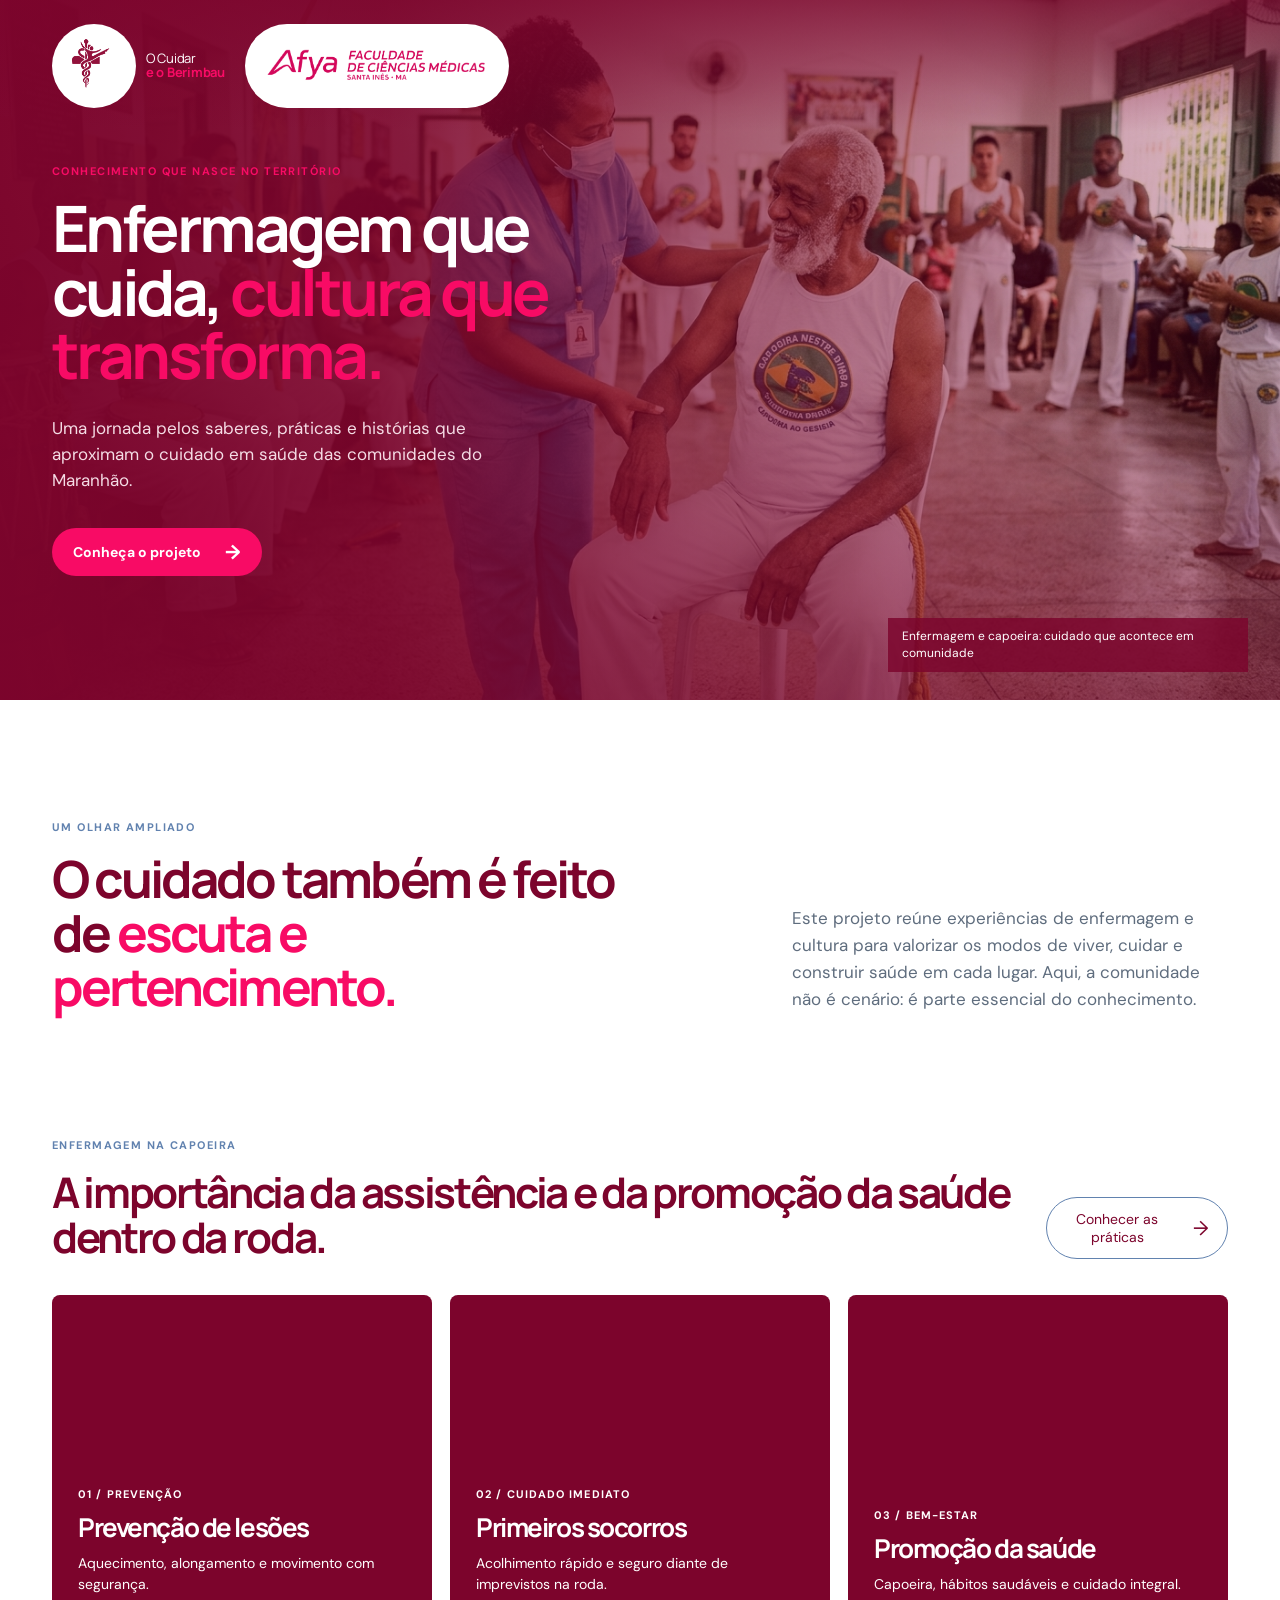
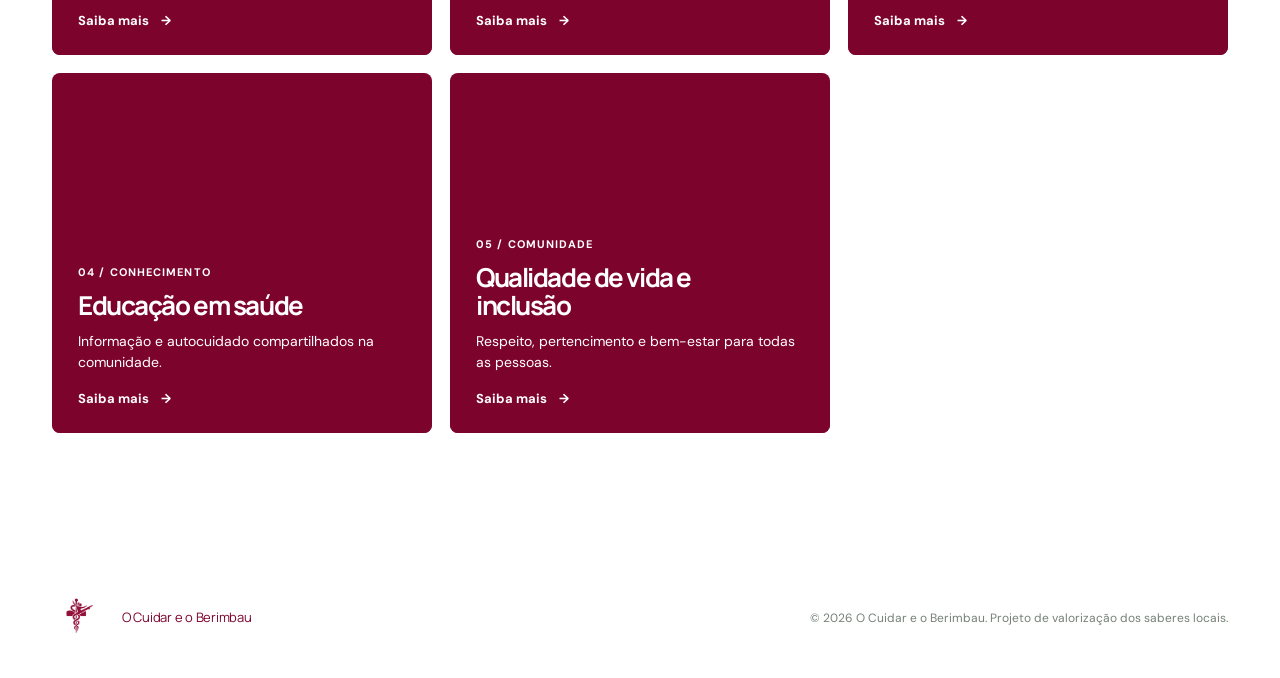
==== index.html @ 94834275 "Atualiza cache do CSS publicado" ====
<!DOCTYPE html>
<html lang="pt-BR">
<head>
    <meta charset="UTF-8">
    <meta name="viewport" content="width=device-width, initial-scale=1.0">
    <title>O Cuidar e o Berimbau | Maranhão</title>
    <link rel="icon" type="image/png" href="favicon.png">
    <link rel="stylesheet" href="styles.css?v=b9a44c3">
</head>
<body class="home-page">
    <header class="site-header">
      <nav class="site-nav" aria-label="Navegação principal">
        <div class="brand-lockup"><a class="brand" href="#inicio" aria-label="O Cuidar e o Berimbau - início"><span class="brand-logo-frame"><img class="brand-logo" src="Slides/Logoprojeto.png" alt=""></span><span>O Cuidar<br><strong>e o Berimbau</strong></span></a><a class="partner-brand" href="https://faculdades.afya.com.br/unidade/santa-ines" aria-label="Afya Santa Inês"><img src="Slides/AfyaSantaInes.png" alt="Afya Faculdade de Ciências Médicas Santa Inês"></a></div>
      </nav>
    </header>
    <main>
      <section class="hero" id="inicio">
        <div class="hero-copy"><p class="eyebrow">Conhecimento que nasce no território</p><h1>Enfermagem que cuida, <span>cultura que transforma.</span></h1><p class="hero-text">Uma jornada pelos saberes, práticas e histórias que aproximam o cuidado em saúde das comunidades do Maranhão.</p><div class="hero-actions"><a class="button button-primary" href="#sobre">Conheça o projeto <span>→</span></a></div></div>
        <div class="hero-image"><img src="Slides/Img1.png.jpg" alt="Profissional de enfermagem acolhe um praticante durante uma roda de capoeira"><span class="image-label">Enfermagem e capoeira: cuidado que acontece em comunidade</span></div>
      </section>
      <section class="intro section-shell" id="sobre"><p class="eyebrow">Um olhar ampliado</p><div class="intro-grid"><h2>O cuidado também é feito de <span>escuta e pertencimento.</span></h2><p>Este projeto reúne experiências de enfermagem e cultura para valorizar os modos de viver, cuidar e construir saúde em cada lugar. Aqui, a comunidade não é cenário: é parte essencial do conhecimento.</p></div></section>
      <section class="highlights section-shell" id="territorios"><div class="section-heading"><div><p class="eyebrow">Enfermagem na capoeira</p><h2>A importância da assistência e da promoção da saúde dentro da roda.</h2></div><button class="button button-outline" type="button" aria-controls="lista-praticas">Conhecer as práticas <span aria-hidden="true">→</span></button></div><div class="highlight-grid" id="lista-praticas"><a class="highlight-card care-prevention" href="indexlesoes.html"><span class="card-kicker">01 / Prevenção</span><h3>Prevenção de lesões</h3><p class="card-description">Aquecimento, alongamento e movimento com segurança.</p><span class="card-more">Saiba mais <span aria-hidden="true">→</span></span></a><a class="highlight-card care-first-aid" href="indexsocorros.html"><span class="card-kicker">02 / Cuidado imediato</span><h3>Primeiros socorros</h3><p class="card-description">Acolhimento rápido e seguro diante de imprevistos na roda.</p><span class="card-more">Saiba mais <span aria-hidden="true">→</span></span></a><a class="highlight-card care-promotion" href="indexpromocaosaude.html"><span class="card-kicker">03 / Bem-estar</span><h3>Promoção da saúde</h3><p class="card-description">Capoeira, hábitos saudáveis e cuidado integral.</p><span class="card-more">Saiba mais <span aria-hidden="true">→</span></span></a><a class="highlight-card care-education" href="indexeducacaoemsaude.html"><span class="card-kicker">04 / Conhecimento</span><h3>Educação em saúde</h3><p class="card-description">Informação e autocuidado compartilhados na comunidade.</p><span class="card-more">Saiba mais <span aria-hidden="true">→</span></span></a><a class="highlight-card care-inclusion" href="indexqualidadedevida.html"><span class="card-kicker">05 / Comunidade</span><h3>Qualidade de vida e inclusão</h3><p class="card-description">Respeito, pertencimento e bem-estar para todas as pessoas.</p><span class="card-more">Saiba mais <span aria-hidden="true">→</span></span></a></div></section>
    </main>
    <footer id="contato"><div class="footer-brand"><span class="brand-logo-frame"><img class="brand-logo" src="Slides/Logoprojeto.png" alt=""></span><span>O Cuidar e o Berimbau</span></div><p>© 2026 O Cuidar e o Berimbau. Projeto de valorização dos saberes locais.</p></footer>
    <div vw class="enabled"><div vw-access-button class="active"></div><div vw-plugin-wrapper><div class="vw-plugin-top-wrapper"></div></div></div>
    <script src="https://vlibras.gov.br/app/vlibras-plugin.js"></script><script>new window.VLibras.Widget('https://vlibras.gov.br/app');</script>
    <script>const practiceButton = document.querySelector('.button-outline'); const practiceGrid = document.querySelector('#lista-praticas'); const practiceCards = practiceGrid.querySelectorAll('.highlight-card'); practiceButton.addEventListener('click', () => { practiceGrid.scrollIntoView({ behavior: 'smooth', block: 'center' }); practiceCards.forEach(card => card.classList.remove('is-highlighted')); void practiceGrid.offsetWidth; practiceCards.forEach(card => card.classList.add('is-highlighted')); });</script>
</body>
</html>
---- styles.css ----
@import url('https://fonts.googleapis.com/css2?family=DM+Sans:wght@400;500;700&family=Manrope:wght@600;700;800&display=swap');

:root { --ink: #7c042c; --wine: #7c042c; --primary: #f80b65; --blue: #6182af; --paper: #ffffff; --line: #dce3ec; --muted: #5f6d7e; }
* { box-sizing: border-box; }
html { scroll-behavior: smooth; }
body { margin: 0; background: var(--paper); color: var(--ink); font-family: 'DM Sans', sans-serif; }
a { color: inherit; text-decoration: none; }
.site-header { position: absolute; z-index: 10; width: 100%; color: #fff; }
.home-page .site-header { background: linear-gradient(180deg, rgba(124,4,44,.68), transparent); }
.site-nav { max-width: 1240px; margin: auto; padding: 24px 32px; display: flex; align-items: center; justify-content: space-between; }
.brand, .footer-brand { display: flex; gap: 10px; align-items: center; line-height: 1.05; font-family: 'Manrope', sans-serif; font-size: 13px; letter-spacing: -.02em; }
.brand-lockup { display: flex; align-items: center; gap: 20px; }
.partner-brand { display: flex; align-items: center; justify-content: center; height: 84px; padding: 0 22px; border-radius: 999px; background: #fff; }
.partner-brand img { display: block; width: 220px; max-height: 42px; object-fit: contain; }
.brand strong { color: var(--primary); }
.brand-logo-frame { width: 84px; height: 84px; display: block; overflow: hidden; flex: 0 0 84px; border-radius: 50%; background: #fff; }
.brand-logo { width: 125%; height: 125%; display: block; object-fit: cover; object-position: center; transform: translate(-16.5%, -7.5%); }
.brand-mark { display: grid; place-items: center; width: 40px; height: 40px; border-radius: 50%; color: #fff; background: var(--primary); font-weight: 800; font-size: 12px; }
.nav-links { display: flex; align-items: center; gap: 34px; font-size: 14px; font-weight: 500; }
.nav-links a:not(.nav-cta) { opacity: .82; transition: opacity .2s; }
.nav-links a:not(.nav-cta):hover { opacity: 1; }
.nav-cta, .button-primary { background: var(--primary); color: #fff; border-radius: 999px; font-weight: 700; }
.nav-cta { padding: 12px 20px; }
.nav-toggle { display: none; border: 0; color: #fff; background: transparent; font-size: 24px; }
.hero { min-height: 700px; position: relative; isolation: isolate; display: grid; grid-template-columns: 1fr; background: var(--wine); color: #fff; }
.hero-copy { align-self: center; max-width: 760px; min-height: 700px; display: flex; flex-direction: column; justify-content: center; padding: 160px 8vw 120px max(32px, calc((100vw - 1240px) / 2 + 32px)); }
.eyebrow { margin: 0 0 18px; color: var(--blue); text-transform: uppercase; font-size: 11px; font-weight: 700; letter-spacing: .13em; }
.hero .eyebrow { color: var(--primary); }
h1, h2, h3 { margin: 0; font-family: 'Manrope', sans-serif; letter-spacing: -.055em; }
h1 { font-size: clamp(42px, 5vw, 74px); line-height: .99; }
h1 span, h2 span { color: var(--primary); }
.hero-text { max-width: 460px; margin: 28px 0 34px; color: #f5dce5; font-size: 17px; line-height: 1.55; }
.hero-actions { display: flex; align-items: center; gap: 24px; }
.button { display: inline-flex; align-items: center; gap: 24px; padding: 15px 21px; font-size: 14px; transition: transform .2s, background .2s; }
.button:hover { transform: translateY(-2px); }
.button-primary span, .button-outline span { font-size: 20px; line-height: 0; }
.button-link { color: #fff; padding-inline: 0; }
.hero-image { position: absolute; z-index: -1; inset: 0; min-height: 100%; overflow: hidden; background: var(--wine); }
.hero-image::after { content: ''; position: absolute; inset: 0; background: linear-gradient(90deg, rgba(124,4,44,.98) 0%, rgba(124,4,44,.9) 30%, rgba(124,4,44,.62) 55%, rgba(124,4,44,.25) 100%), linear-gradient(0deg, rgba(124,4,44,.48), transparent 48%); }
.hero-image img { width: 100%; height: 100%; object-fit: cover; object-position: 58% 42%; display: block; filter: saturate(.88); }
.image-label { position: absolute; z-index: 1; right: 32px; bottom: 28px; max-width: min(360px, calc(100% - 48px)); padding: 10px 14px; color: #fff; background: rgba(124,4,44,.82); font-size: 12px; line-height: 1.4; }
.section-shell { max-width: 1240px; margin: auto; padding-inline: 32px; }
.intro { padding-top: 120px; padding-bottom: 125px; }
.intro-grid { display: grid; grid-template-columns: 1.1fr .8fr; gap: 12%; align-items: end; }
h2 { font-size: clamp(32px, 4vw, 54px); line-height: 1.05; }
.intro-grid p:last-child { margin: 0; color: var(--muted); font-size: 17px; line-height: 1.6; }
.highlights { padding-bottom: 125px; }
.section-heading { display: flex; justify-content: space-between; align-items: end; margin-bottom: 36px; }
.section-heading h2 { font-size: clamp(30px, 3.3vw, 46px); }
.button-outline { border: 1px solid var(--blue); border-radius: 999px; padding: 12px 18px; }
button.button { font-family: inherit; line-height: inherit; color: inherit; background: transparent; cursor: pointer; }
.button-outline:hover { background: var(--primary); border-color: var(--primary); color: #fff; }
.highlight-grid { display: grid; grid-template-columns: repeat(3, 1fr); gap: 18px; align-items: stretch; }
.highlight-card { min-height: 360px; position: relative; isolation: isolate; display: flex; flex-direction: column; justify-content: flex-end; align-items: flex-start; gap: 12px; overflow: hidden; padding: 26px; border-radius: 8px; background: var(--wine); color: #fff; transition: transform .25s ease, box-shadow .25s ease; }
.highlight-card:hover { transform: translateY(-6px); box-shadow: 0 14px 26px rgba(124,4,44,.18); }
.highlight-card::before { content: ''; position: absolute; z-index: -1; inset: 0; background-image: linear-gradient(0deg, rgba(124,4,44,.96), rgba(124,4,44,.58) 48%, rgba(124,4,44,.12)), var(--card-image); background-position: center; background-size: cover; transition: transform .35s ease; }
.highlight-card:hover::before { transform: scale(1.04); }
.highlight-card.is-highlighted { animation: practice-highlight 1.1s ease-in-out 2; }
@keyframes practice-highlight { 50% { transform: translateY(-6px); box-shadow: 0 0 0 4px var(--primary), 0 14px 26px rgba(124,4,44,.24); } }
@media (prefers-reduced-motion: reduce) { .highlight-card.is-highlighted { animation: none; box-shadow: 0 0 0 4px var(--primary); } }
.card-kicker { margin: 0; color: #fff; font-size: 11px; font-weight: 700; letter-spacing: .1em; text-transform: uppercase; }
.highlight-card h3 { max-width: 270px; font-size: 26px; line-height: 1.08; }
.highlight-card .card-description { max-width: 320px; margin: 0; color: #fff; font-size: 14px; line-height: 1.45; }
.card-more { display: flex; align-items: center; gap: 12px; margin-top: 6px; font-size: 13px; font-weight: 700; }
.care-prevention { --card-image: url('https://images.pexels.com/photos/20860603/pexels-photo-20860603.jpeg?auto=compress&cs=tinysrgb&w=1200'); }
.care-first-aid { --card-image: url('https://images.pexels.com/photos/3760275/pexels-photo-3760275.jpeg?auto=compress&cs=tinysrgb&w=1200'); }
.care-promotion { --card-image: url('https://images.pexels.com/photos/30495349/pexels-photo-30495349.jpeg?auto=compress&cs=tinysrgb&w=1200'); }
.care-education { --card-image: url('https://images.pexels.com/photos/34082712/pexels-photo-34082712.jpeg?auto=compress&cs=tinysrgb&w=1200'); }
.care-inclusion { --card-image: url('https://images.pexels.com/photos/8556497/pexels-photo-8556497.jpeg?auto=compress&cs=tinysrgb&w=1200'); }
.card-green { background: var(--blue); color: #fff; }
.callout { background: #eef2f7; }
.callout-inner { padding-top: 95px; padding-bottom: 95px; display: flex; align-items: end; gap: 40px; justify-content: space-between; }
.callout h2 { max-width: 700px; }
footer { padding: 30px max(32px, calc((100vw - 1240px) / 2 + 32px)); display: flex; justify-content: space-between; align-items: center; color: #748078; background: #fff; font-size: 12px; }
.footer-brand { color: var(--ink); }
footer .brand-logo-frame { width: 60px; height: 60px; flex-basis: 60px; }
footer p { margin: 0; }
@media (max-width: 760px) { .site-nav { padding: 18px 22px; } .brand-lockup { gap: 12px; } .brand-logo-frame { width: 56px; height: 56px; flex-basis: 56px; } .brand { font-size: 11px; } .partner-brand { height: 56px; padding: 0 12px; } .partner-brand img { width: 130px; max-height: 24px; } .nav-toggle { display: block; } .nav-links { display: none; position: absolute; top: 72px; left: 16px; right: 16px; padding: 22px; flex-direction: column; align-items: stretch; gap: 20px; border-radius: 10px; background: var(--wine); } .nav-links.is-open { display: flex; } .hero { display: grid; grid-template-columns: 1fr; min-height: 680px; } .hero-copy { min-height: 680px; max-width: none; padding: 150px 24px 112px; } .hero .eyebrow { color: #fff; } .hero-image { height: auto; min-height: 100%; flex: initial; } .hero-image::after { background: linear-gradient(180deg, rgba(124,4,44,.98) 0%, rgba(124,4,44,.92) 48%, rgba(124,4,44,.52) 100%); } .hero-image img { object-position: 50% center; } .image-label { right: 18px; bottom: 18px; max-width: calc(100% - 36px); } .section-shell { padding-inline: 24px; } .intro { padding-top: 80px; padding-bottom: 80px; } .intro-grid, .highlight-grid { grid-template-columns: 1fr; gap: 28px; } .highlight-card { min-height: 340px; } .section-heading, .callout-inner, footer { align-items: flex-start; flex-direction: column; gap: 24px; } .callout-inner { padding-top: 70px; padding-bottom: 70px; } }
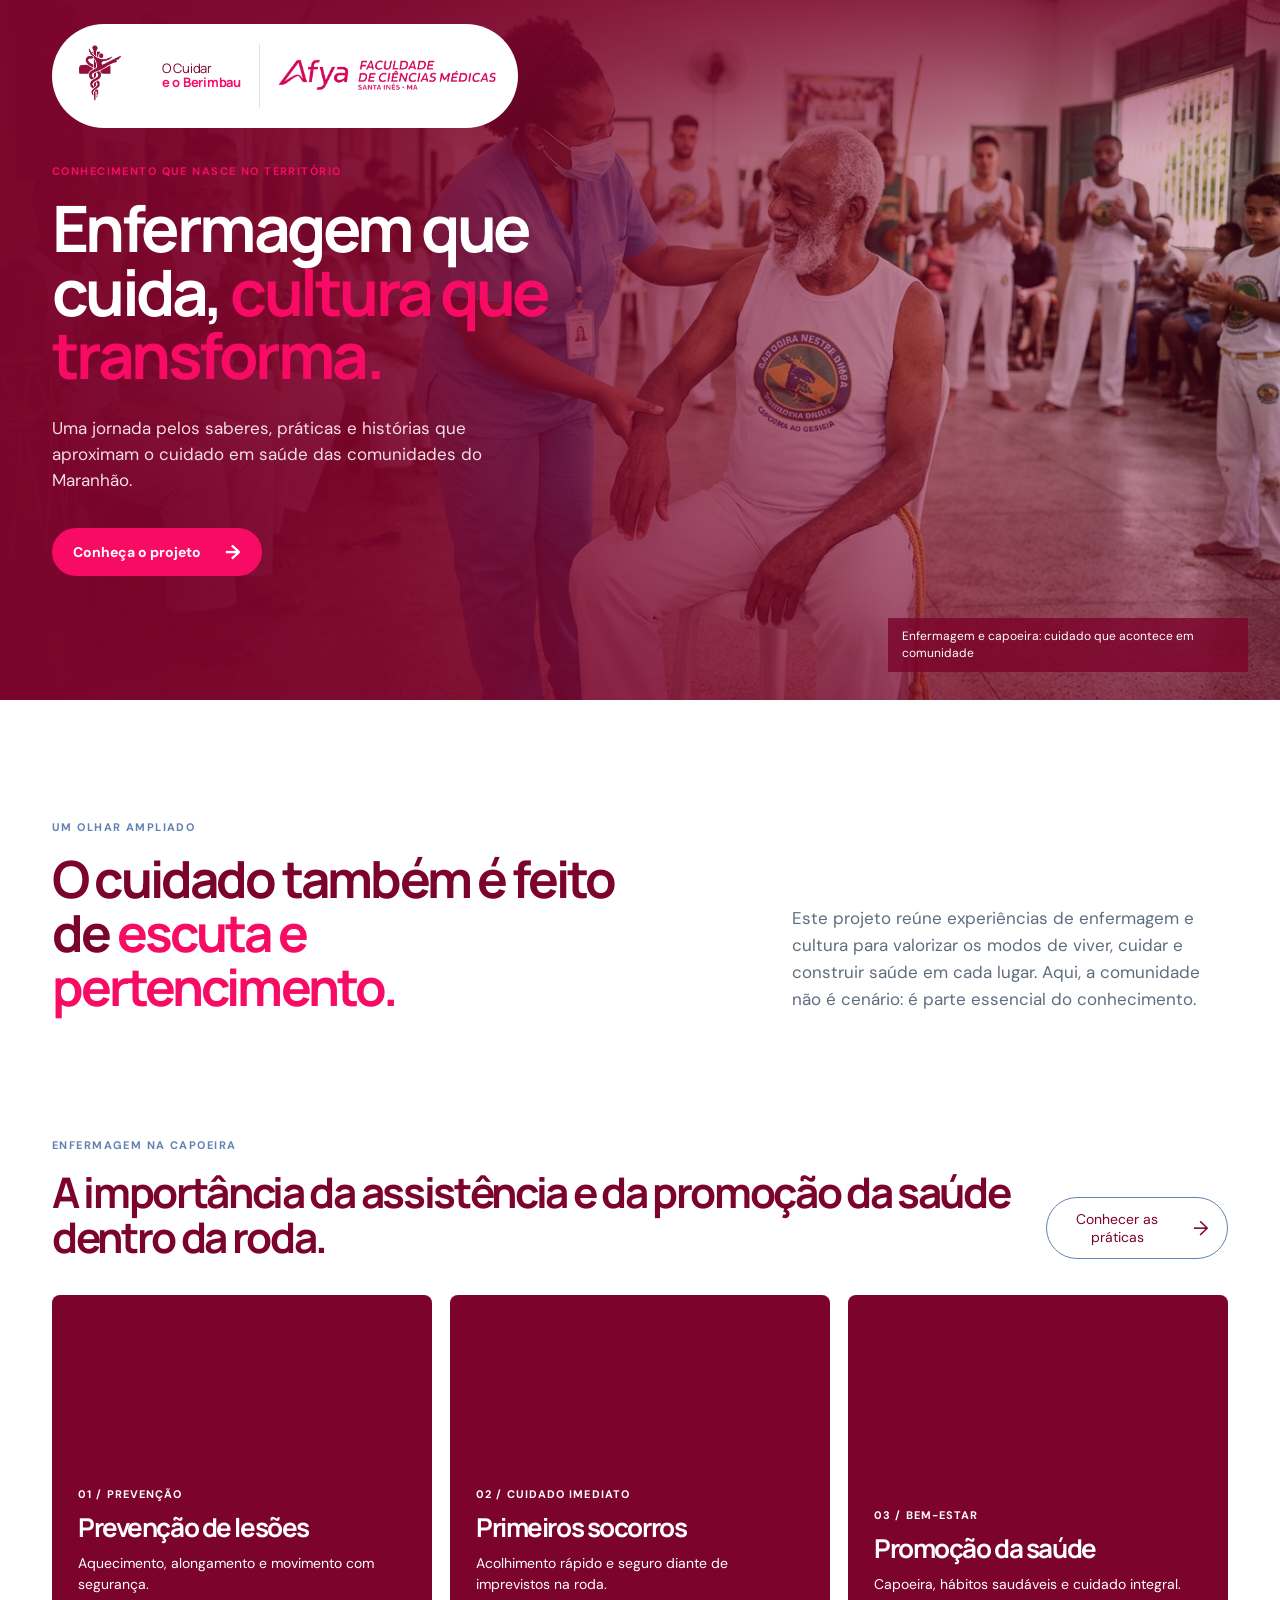
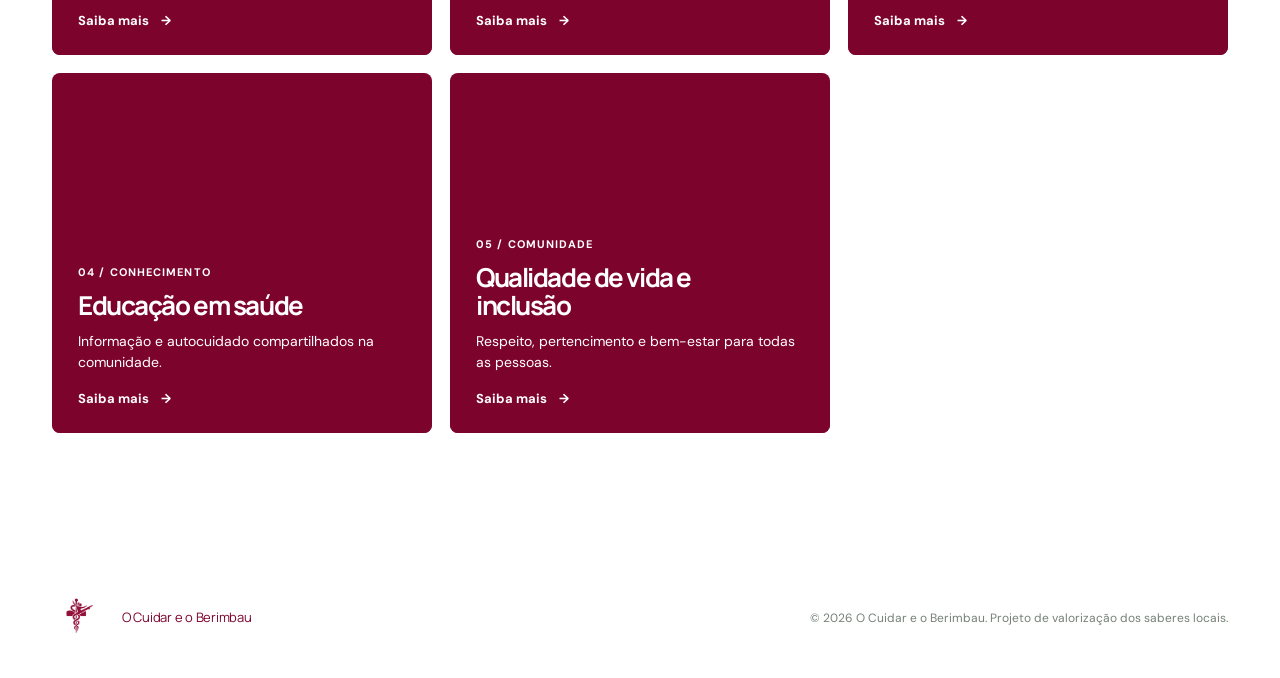
==== commit 007088c0: "Unifica logos no cabeçalho" ====
--- a/index.html
+++ b/index.html
@@ -5,7 +5,7 @@
     <meta name="viewport" content="width=device-width, initial-scale=1.0">
     <title>O Cuidar e o Berimbau | Maranhão</title>
     <link rel="icon" type="image/png" href="favicon.png">
-    <link rel="stylesheet" href="styles.css?v=b9a44c3">
+    <link rel="stylesheet" href="styles.css?v=brand-lockup-20261002">
 </head>
 <body class="home-page">
     <header class="site-header">
--- a/styles.css
+++ b/styles.css
@@ -9,11 +9,12 @@
 .home-page .site-header { background: linear-gradient(180deg, rgba(124,4,44,.68), transparent); }
 .site-nav { max-width: 1240px; margin: auto; padding: 24px 32px; display: flex; align-items: center; justify-content: space-between; }
 .brand, .footer-brand { display: flex; gap: 10px; align-items: center; line-height: 1.05; font-family: 'Manrope', sans-serif; font-size: 13px; letter-spacing: -.02em; }
-.brand-lockup { display: flex; align-items: center; gap: 20px; }
-.partner-brand { display: flex; align-items: center; justify-content: center; height: 84px; padding: 0 22px; border-radius: 999px; background: #fff; }
+.brand-lockup { display: flex; align-items: center; gap: 0; padding: 4px 20px 4px 4px; border-radius: 999px; background: #fff; }
+.brand-lockup .brand { color: var(--ink); }
+.partner-brand { display: flex; align-items: center; justify-content: center; height: 64px; margin-left: 18px; padding-left: 18px; border-left: 1px solid var(--line); }
 .partner-brand img { display: block; width: 220px; max-height: 42px; object-fit: contain; }
 .brand strong { color: var(--primary); }
-.brand-logo-frame { width: 84px; height: 84px; display: block; overflow: hidden; flex: 0 0 84px; border-radius: 50%; background: #fff; }
+.brand-logo-frame { width: 96px; height: 96px; display: block; overflow: hidden; flex: 0 0 96px; border-radius: 50%; background: #fff; }
 .brand-logo { width: 125%; height: 125%; display: block; object-fit: cover; object-position: center; transform: translate(-16.5%, -7.5%); }
 .brand-mark { display: grid; place-items: center; width: 40px; height: 40px; border-radius: 50%; color: #fff; background: var(--primary); font-weight: 800; font-size: 12px; }
 .nav-links { display: flex; align-items: center; gap: 34px; font-size: 14px; font-weight: 500; }
@@ -75,4 +76,5 @@
 .footer-brand { color: var(--ink); }
 footer .brand-logo-frame { width: 60px; height: 60px; flex-basis: 60px; }
 footer p { margin: 0; }
-@media (max-width: 760px) { .site-nav { padding: 18px 22px; } .brand-lockup { gap: 12px; } .brand-logo-frame { width: 56px; height: 56px; flex-basis: 56px; } .brand { font-size: 11px; } .partner-brand { height: 56px; padding: 0 12px; } .partner-brand img { width: 130px; max-height: 24px; } .nav-toggle { display: block; } .nav-links { display: none; position: absolute; top: 72px; left: 16px; right: 16px; padding: 22px; flex-direction: column; align-items: stretch; gap: 20px; border-radius: 10px; background: var(--wine); } .nav-links.is-open { display: flex; } .hero { display: grid; grid-template-columns: 1fr; min-height: 680px; } .hero-copy { min-height: 680px; max-width: none; padding: 150px 24px 112px; } .hero .eyebrow { color: #fff; } .hero-image { height: auto; min-height: 100%; flex: initial; } .hero-image::after { background: linear-gradient(180deg, rgba(124,4,44,.98) 0%, rgba(124,4,44,.92) 48%, rgba(124,4,44,.52) 100%); } .hero-image img { object-position: 50% center; } .image-label { right: 18px; bottom: 18px; max-width: calc(100% - 36px); } .section-shell { padding-inline: 24px; } .intro { padding-top: 80px; padding-bottom: 80px; } .intro-grid, .highlight-grid { grid-template-columns: 1fr; gap: 28px; } .highlight-card { min-height: 340px; } .section-heading, .callout-inner, footer { align-items: flex-start; flex-direction: column; gap: 24px; } .callout-inner { padding-top: 70px; padding-bottom: 70px; } }+@media (max-width: 760px) { .site-nav { padding: 18px 22px; } .brand-lockup { padding: 4px 12px 4px 4px; } .brand-logo-frame { width: 64px; height: 64px; flex-basis: 64px; } .brand { font-size: 11px; } .partner-brand { height: 44px; margin-left: 12px; padding-left: 12px; } .partner-brand img { width: 112px; max-height: 22px; } .nav-toggle { display: block; } .nav-links { display: none; position: absolute; top: 72px; left: 16px; right: 16px; padding: 22px; flex-direction: column; align-items: stretch; gap: 20px; border-radius: 10px; background: var(--wine); } .nav-links.is-open { display: flex; } .hero { display: grid; grid-template-columns: 1fr; min-height: 680px; } .hero-copy { min-height: 680px; max-width: none; padding: 150px 24px 112px; } .hero .eyebrow { color: #fff; } .hero-image { height: auto; min-height: 100%; flex: initial; } .hero-image::after { background: linear-gradient(180deg, rgba(124,4,44,.98) 0%, rgba(124,4,44,.92) 48%, rgba(124,4,44,.52) 100%); } .hero-image img { object-position: 50% center; } .image-label { right: 18px; bottom: 18px; max-width: calc(100% - 36px); } .section-shell { padding-inline: 24px; } .intro { padding-top: 80px; padding-bottom: 80px; } .intro-grid, .highlight-grid { grid-template-columns: 1fr; gap: 28px; } .highlight-card { min-height: 340px; } .section-heading, .callout-inner, footer { align-items: flex-start; flex-direction: column; gap: 24px; } .callout-inner { padding-top: 70px; padding-bottom: 70px; } }
+@media (max-width: 380px) { .site-nav { padding-inline: 12px; } .brand-lockup { padding-right: 8px; } .partner-brand { margin-left: 8px; padding-left: 8px; } .partner-brand img { width: 96px; } }
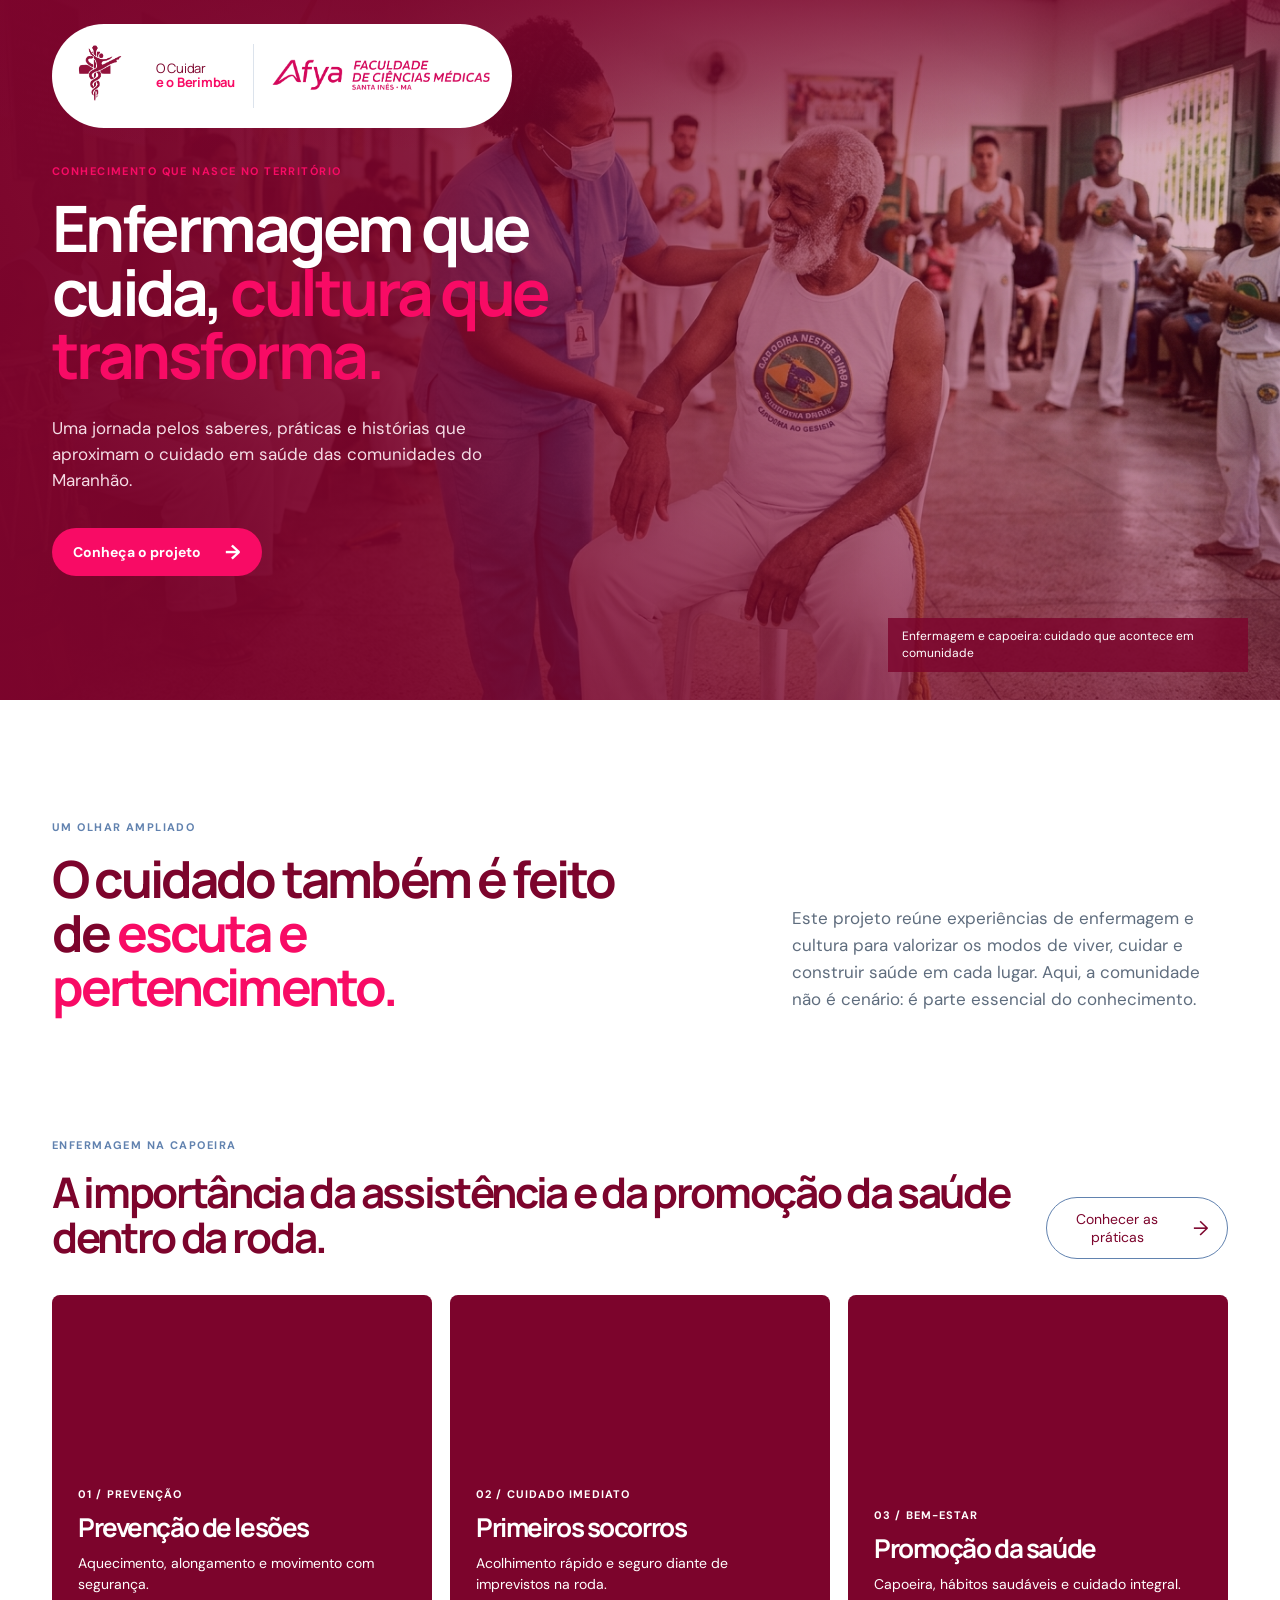
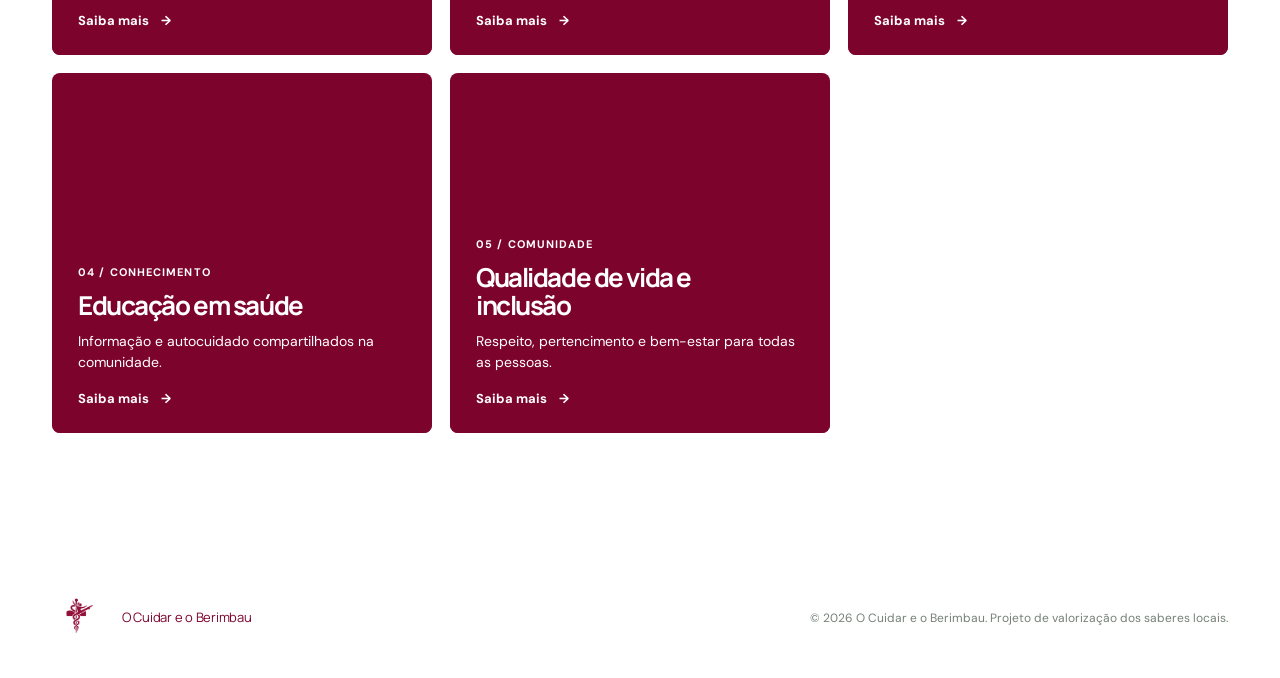
==== commit 009e20fe: "Aproxima símbolo do nome do projeto" ====
--- a/index.html
+++ b/index.html
@@ -5,7 +5,7 @@
     <meta name="viewport" content="width=device-width, initial-scale=1.0">
     <title>O Cuidar e o Berimbau | Maranhão</title>
     <link rel="icon" type="image/png" href="favicon.png">
-    <link rel="stylesheet" href="styles.css?v=brand-lockup-20261002">
+    <link rel="stylesheet" href="styles.css?v=brand-name-20261002">
 </head>
 <body class="home-page">
     <header class="site-header">
--- a/styles.css
+++ b/styles.css
@@ -10,7 +10,7 @@
 .site-nav { max-width: 1240px; margin: auto; padding: 24px 32px; display: flex; align-items: center; justify-content: space-between; }
 .brand, .footer-brand { display: flex; gap: 10px; align-items: center; line-height: 1.05; font-family: 'Manrope', sans-serif; font-size: 13px; letter-spacing: -.02em; }
 .brand-lockup { display: flex; align-items: center; gap: 0; padding: 4px 20px 4px 4px; border-radius: 999px; background: #fff; }
-.brand-lockup .brand { color: var(--ink); }
+.brand-lockup .brand { gap: 4px; color: var(--ink); }
 .partner-brand { display: flex; align-items: center; justify-content: center; height: 64px; margin-left: 18px; padding-left: 18px; border-left: 1px solid var(--line); }
 .partner-brand img { display: block; width: 220px; max-height: 42px; object-fit: contain; }
 .brand strong { color: var(--primary); }
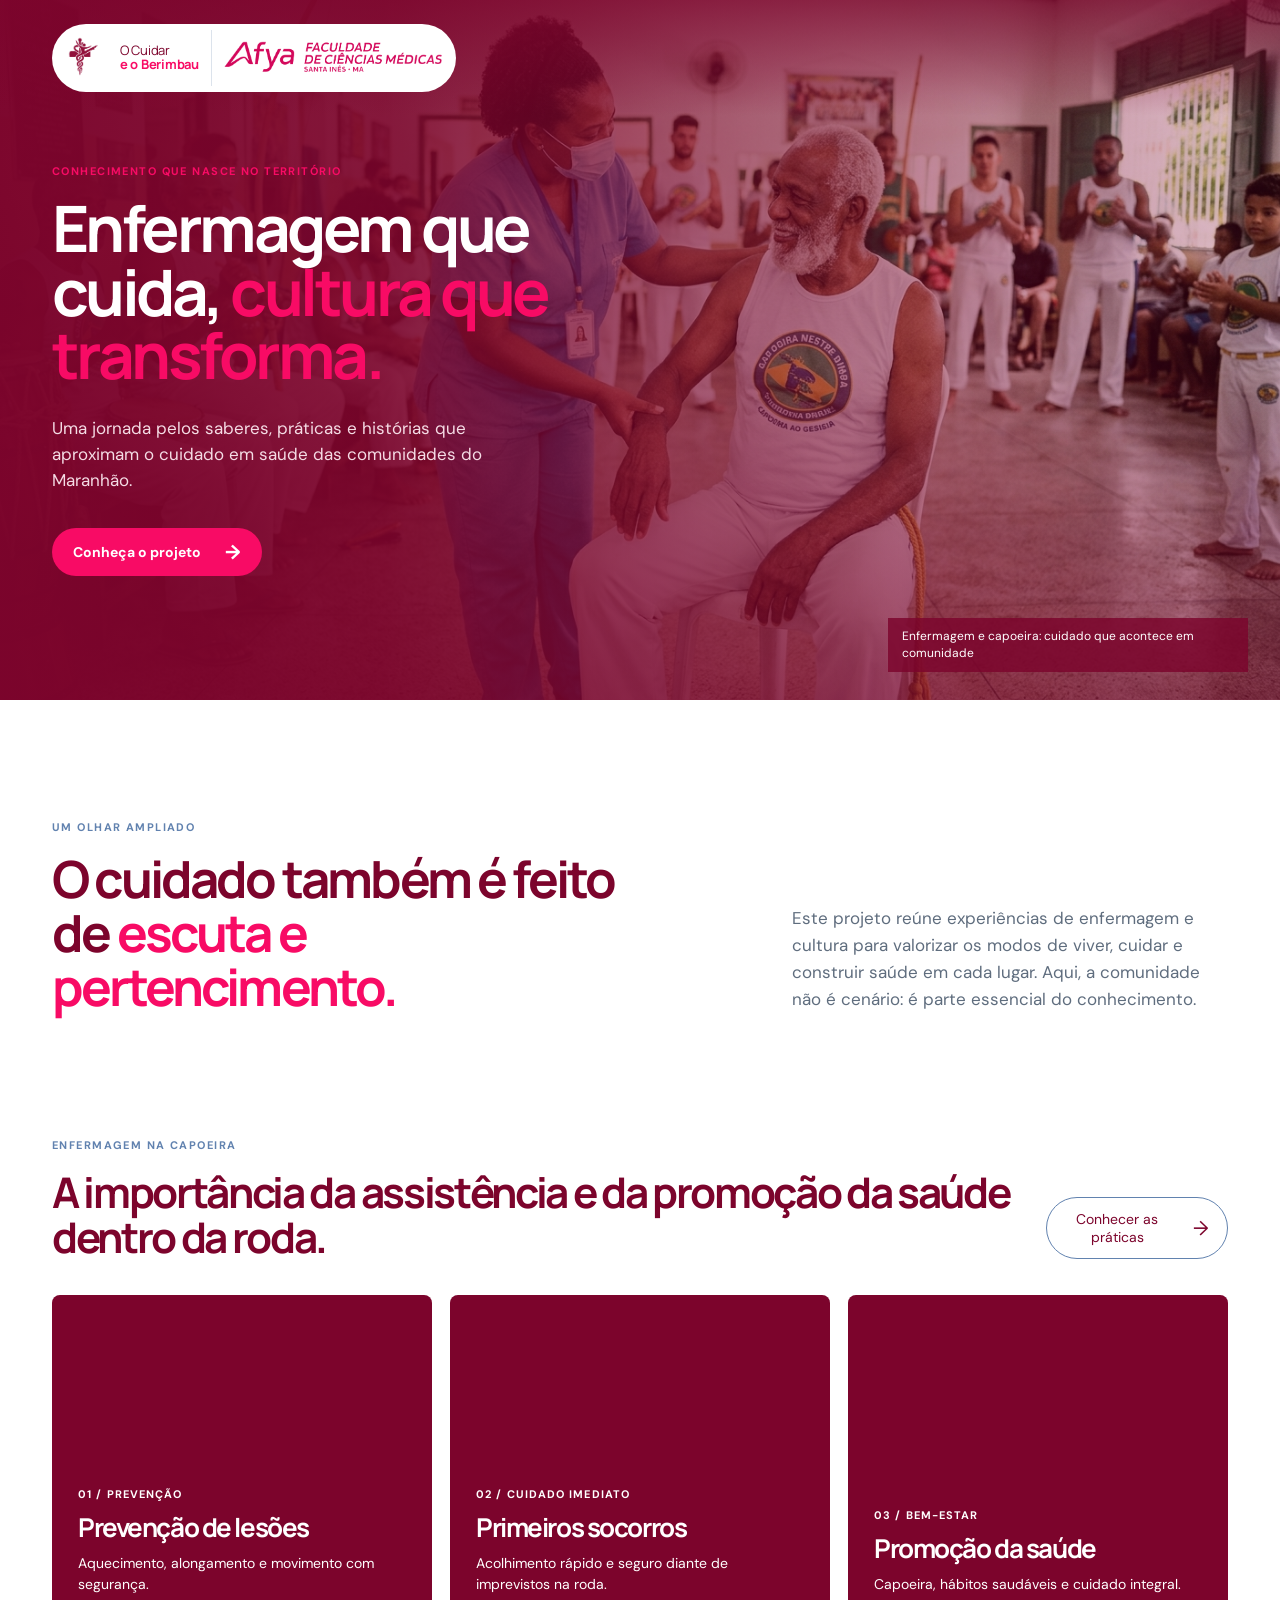
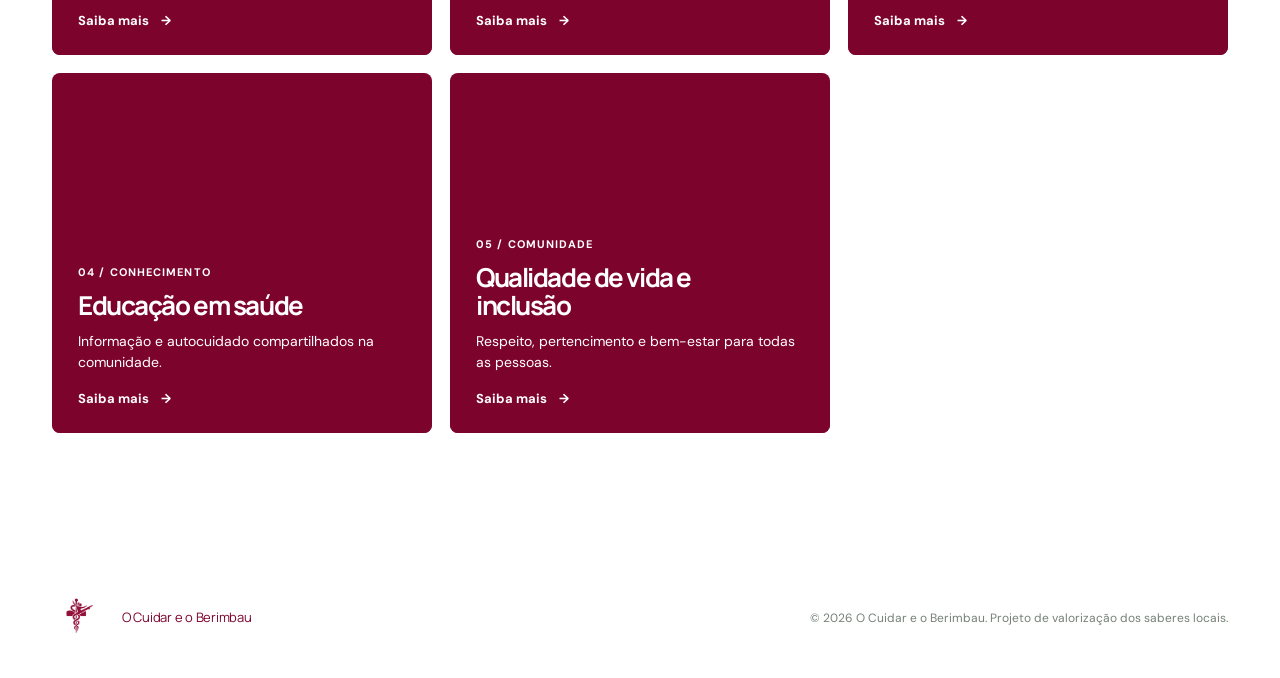
==== commit 24bbeae5: "Remove aro do logo do projeto" ====
--- a/index.html
+++ b/index.html
@@ -5,7 +5,7 @@
     <meta name="viewport" content="width=device-width, initial-scale=1.0">
     <title>O Cuidar e o Berimbau | Maranhão</title>
     <link rel="icon" type="image/png" href="favicon.png">
-    <link rel="stylesheet" href="styles.css?v=brand-name-20261002">
+    <link rel="stylesheet" href="styles.css?v=brand-mark-tight-20261002">
 </head>
 <body class="home-page">
     <header class="site-header">
--- a/styles.css
+++ b/styles.css
@@ -9,9 +9,10 @@
 .home-page .site-header { background: linear-gradient(180deg, rgba(124,4,44,.68), transparent); }
 .site-nav { max-width: 1240px; margin: auto; padding: 24px 32px; display: flex; align-items: center; justify-content: space-between; }
 .brand, .footer-brand { display: flex; gap: 10px; align-items: center; line-height: 1.05; font-family: 'Manrope', sans-serif; font-size: 13px; letter-spacing: -.02em; }
-.brand-lockup { display: flex; align-items: center; gap: 0; padding: 4px 20px 4px 4px; border-radius: 999px; background: #fff; }
-.brand-lockup .brand { gap: 4px; color: var(--ink); }
-.partner-brand { display: flex; align-items: center; justify-content: center; height: 64px; margin-left: 18px; padding-left: 18px; border-left: 1px solid var(--line); }
+.brand-lockup { display: flex; align-items: center; gap: 0; padding: 2px 12px 2px 2px; border-radius: 999px; background: #fff; }
+.brand-lockup .brand { gap: 2px; color: var(--ink); }
+.brand-lockup .brand-logo-frame { width: 64px; height: 64px; flex-basis: 64px; border-radius: 0; background: transparent; }
+.partner-brand { display: flex; align-items: center; justify-content: center; height: 56px; margin-left: 12px; padding-left: 12px; border-left: 1px solid var(--line); }
 .partner-brand img { display: block; width: 220px; max-height: 42px; object-fit: contain; }
 .brand strong { color: var(--primary); }
 .brand-logo-frame { width: 96px; height: 96px; display: block; overflow: hidden; flex: 0 0 96px; border-radius: 50%; background: #fff; }
@@ -76,5 +77,5 @@
 .footer-brand { color: var(--ink); }
 footer .brand-logo-frame { width: 60px; height: 60px; flex-basis: 60px; }
 footer p { margin: 0; }
-@media (max-width: 760px) { .site-nav { padding: 18px 22px; } .brand-lockup { padding: 4px 12px 4px 4px; } .brand-logo-frame { width: 64px; height: 64px; flex-basis: 64px; } .brand { font-size: 11px; } .partner-brand { height: 44px; margin-left: 12px; padding-left: 12px; } .partner-brand img { width: 112px; max-height: 22px; } .nav-toggle { display: block; } .nav-links { display: none; position: absolute; top: 72px; left: 16px; right: 16px; padding: 22px; flex-direction: column; align-items: stretch; gap: 20px; border-radius: 10px; background: var(--wine); } .nav-links.is-open { display: flex; } .hero { display: grid; grid-template-columns: 1fr; min-height: 680px; } .hero-copy { min-height: 680px; max-width: none; padding: 150px 24px 112px; } .hero .eyebrow { color: #fff; } .hero-image { height: auto; min-height: 100%; flex: initial; } .hero-image::after { background: linear-gradient(180deg, rgba(124,4,44,.98) 0%, rgba(124,4,44,.92) 48%, rgba(124,4,44,.52) 100%); } .hero-image img { object-position: 50% center; } .image-label { right: 18px; bottom: 18px; max-width: calc(100% - 36px); } .section-shell { padding-inline: 24px; } .intro { padding-top: 80px; padding-bottom: 80px; } .intro-grid, .highlight-grid { grid-template-columns: 1fr; gap: 28px; } .highlight-card { min-height: 340px; } .section-heading, .callout-inner, footer { align-items: flex-start; flex-direction: column; gap: 24px; } .callout-inner { padding-top: 70px; padding-bottom: 70px; } }
+@media (max-width: 760px) { .site-nav { padding: 18px 22px; } .brand-lockup { padding: 2px 8px 2px 2px; } .brand-lockup .brand-logo-frame { width: 48px; height: 48px; flex-basis: 48px; } .brand-logo-frame { width: 56px; height: 56px; flex-basis: 56px; } .brand { font-size: 11px; } .partner-brand { height: 40px; margin-left: 8px; padding-left: 8px; } .partner-brand img { width: 112px; max-height: 22px; } .nav-toggle { display: block; } .nav-links { display: none; position: absolute; top: 72px; left: 16px; right: 16px; padding: 22px; flex-direction: column; align-items: stretch; gap: 20px; border-radius: 10px; background: var(--wine); } .nav-links.is-open { display: flex; } .hero { display: grid; grid-template-columns: 1fr; min-height: 680px; } .hero-copy { min-height: 680px; max-width: none; padding: 150px 24px 112px; } .hero .eyebrow { color: #fff; } .hero-image { height: auto; min-height: 100%; flex: initial; } .hero-image::after { background: linear-gradient(180deg, rgba(124,4,44,.98) 0%, rgba(124,4,44,.92) 48%, rgba(124,4,44,.52) 100%); } .hero-image img { object-position: 50% center; } .image-label { right: 18px; bottom: 18px; max-width: calc(100% - 36px); } .section-shell { padding-inline: 24px; } .intro { padding-top: 80px; padding-bottom: 80px; } .intro-grid, .highlight-grid { grid-template-columns: 1fr; gap: 28px; } .highlight-card { min-height: 340px; } .section-heading, .callout-inner, footer { align-items: flex-start; flex-direction: column; gap: 24px; } .callout-inner { padding-top: 70px; padding-bottom: 70px; } }
 @media (max-width: 380px) { .site-nav { padding-inline: 12px; } .brand-lockup { padding-right: 8px; } .partner-brand { margin-left: 8px; padding-left: 8px; } .partner-brand img { width: 96px; } }
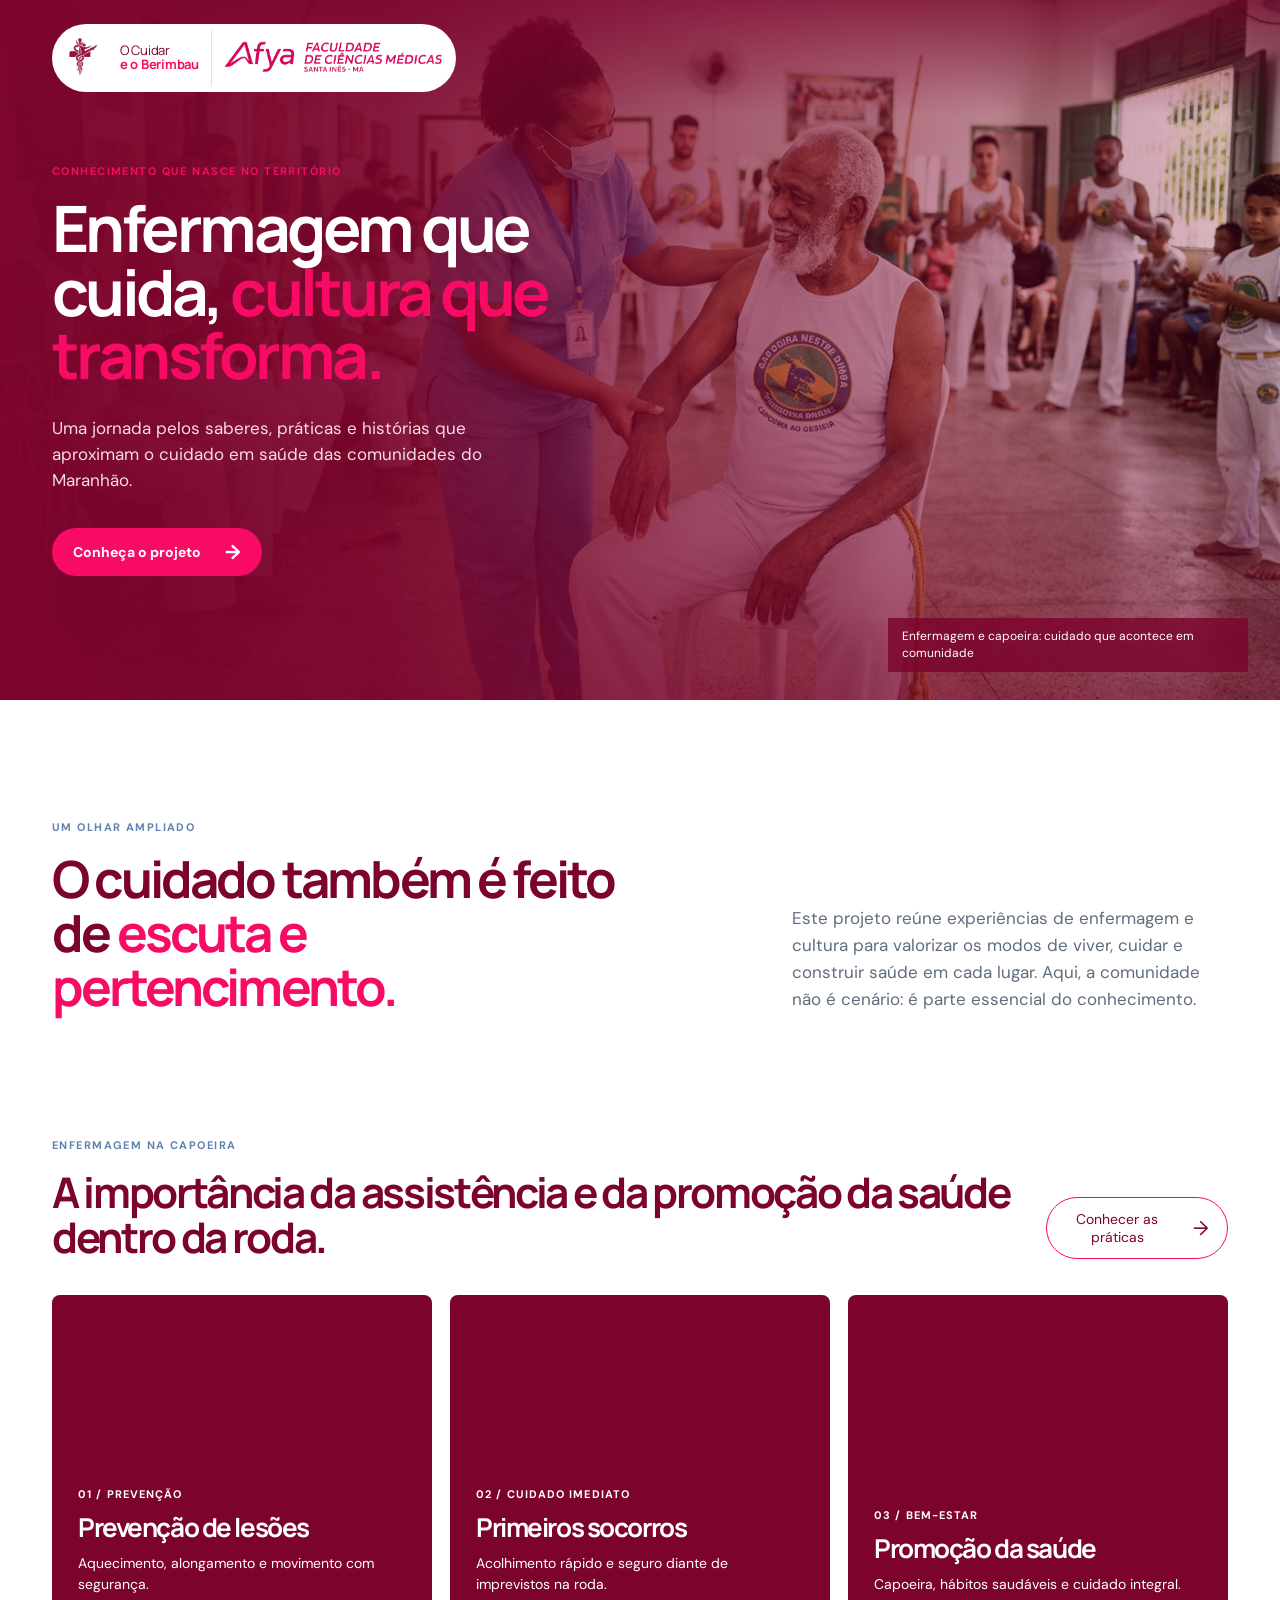
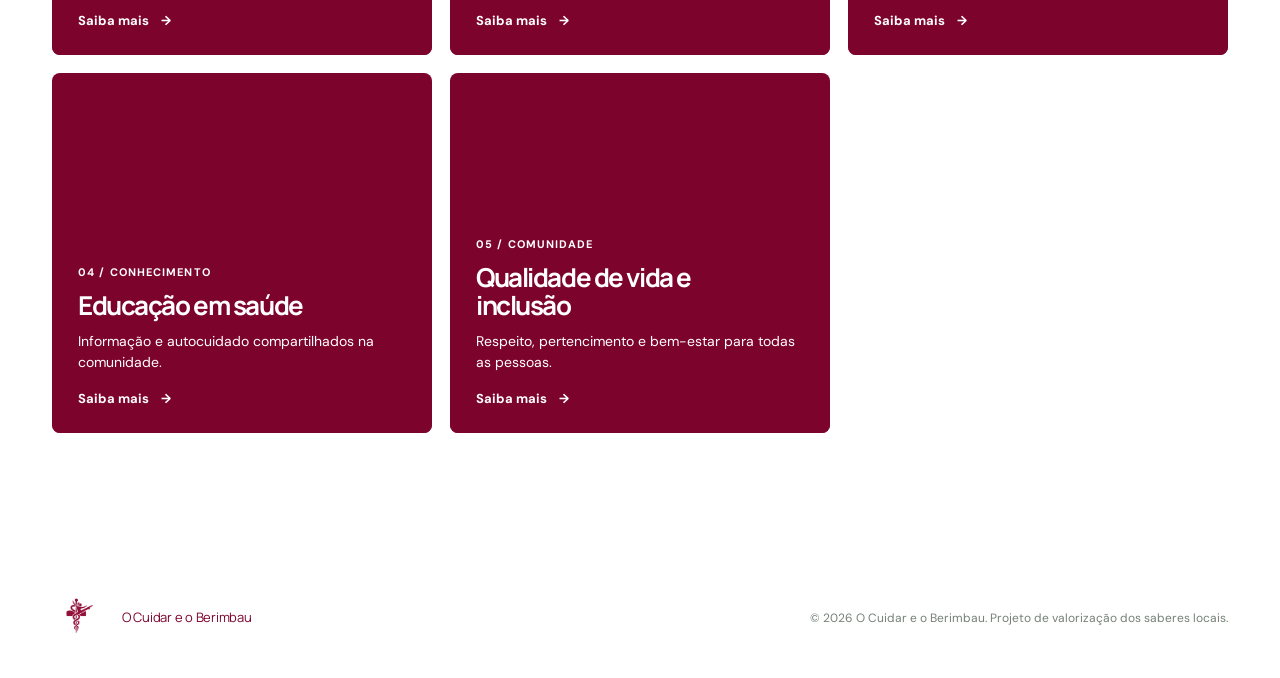
==== commit eec27790: "Atualiza borda e animação do botão de práticas" ====
--- a/index.html
+++ b/index.html
@@ -5,7 +5,7 @@
     <meta name="viewport" content="width=device-width, initial-scale=1.0">
     <title>O Cuidar e o Berimbau | Maranhão</title>
     <link rel="icon" type="image/png" href="favicon.png">
-    <link rel="stylesheet" href="styles.css?v=brand-mark-tight-20261002">
+    <link rel="stylesheet" href="styles.css?v=afya-button-reduced-20261002">
 </head>
 <body class="home-page">
     <header class="site-header">
--- a/styles.css
+++ b/styles.css
@@ -1,6 +1,6 @@
 @import url('https://fonts.googleapis.com/css2?family=DM+Sans:wght@400;500;700&family=Manrope:wght@600;700;800&display=swap');
 
-:root { --ink: #7c042c; --wine: #7c042c; --primary: #f80b65; --blue: #6182af; --paper: #ffffff; --line: #dce3ec; --muted: #5f6d7e; }
+:root { --ink: #7c042c; --wine: #7c042c; --primary: #f80b65; --blue: #6182af; --afya-purple: #532581; --paper: #ffffff; --line: #dce3ec; --muted: #5f6d7e; }
 * { box-sizing: border-box; }
 html { scroll-behavior: smooth; }
 body { margin: 0; background: var(--paper); color: var(--ink); font-family: 'DM Sans', sans-serif; }
@@ -49,9 +49,11 @@
 .highlights { padding-bottom: 125px; }
 .section-heading { display: flex; justify-content: space-between; align-items: end; margin-bottom: 36px; }
 .section-heading h2 { font-size: clamp(30px, 3.3vw, 46px); }
-.button-outline { border: 1px solid var(--blue); border-radius: 999px; padding: 12px 18px; }
+.button-outline { border: 1px solid var(--primary); border-radius: 999px; padding: 12px 18px; }
 button.button { font-family: inherit; line-height: inherit; color: inherit; background: transparent; cursor: pointer; }
-.button-outline:hover { background: var(--primary); border-color: var(--primary); color: #fff; }
+.button-outline:hover, .button-outline:focus-visible { border-color: var(--primary); color: #fff; background: linear-gradient(110deg, var(--primary), var(--afya-purple), #7540a2); background-size: 200% 100%; animation: practice-button-purple 1.4s ease-in-out infinite alternate; }
+@keyframes practice-button-purple { to { background-position: 100% 50%; box-shadow: 0 4px 16px rgba(83,37,129,.32); } }
+@media (prefers-reduced-motion: reduce) { .button-outline { transition: none; } .button-outline:hover, .button-outline:focus-visible { transform: none; animation: none; background: var(--afya-purple); } }
 .highlight-grid { display: grid; grid-template-columns: repeat(3, 1fr); gap: 18px; align-items: stretch; }
 .highlight-card { min-height: 360px; position: relative; isolation: isolate; display: flex; flex-direction: column; justify-content: flex-end; align-items: flex-start; gap: 12px; overflow: hidden; padding: 26px; border-radius: 8px; background: var(--wine); color: #fff; transition: transform .25s ease, box-shadow .25s ease; }
 .highlight-card:hover { transform: translateY(-6px); box-shadow: 0 14px 26px rgba(124,4,44,.18); }
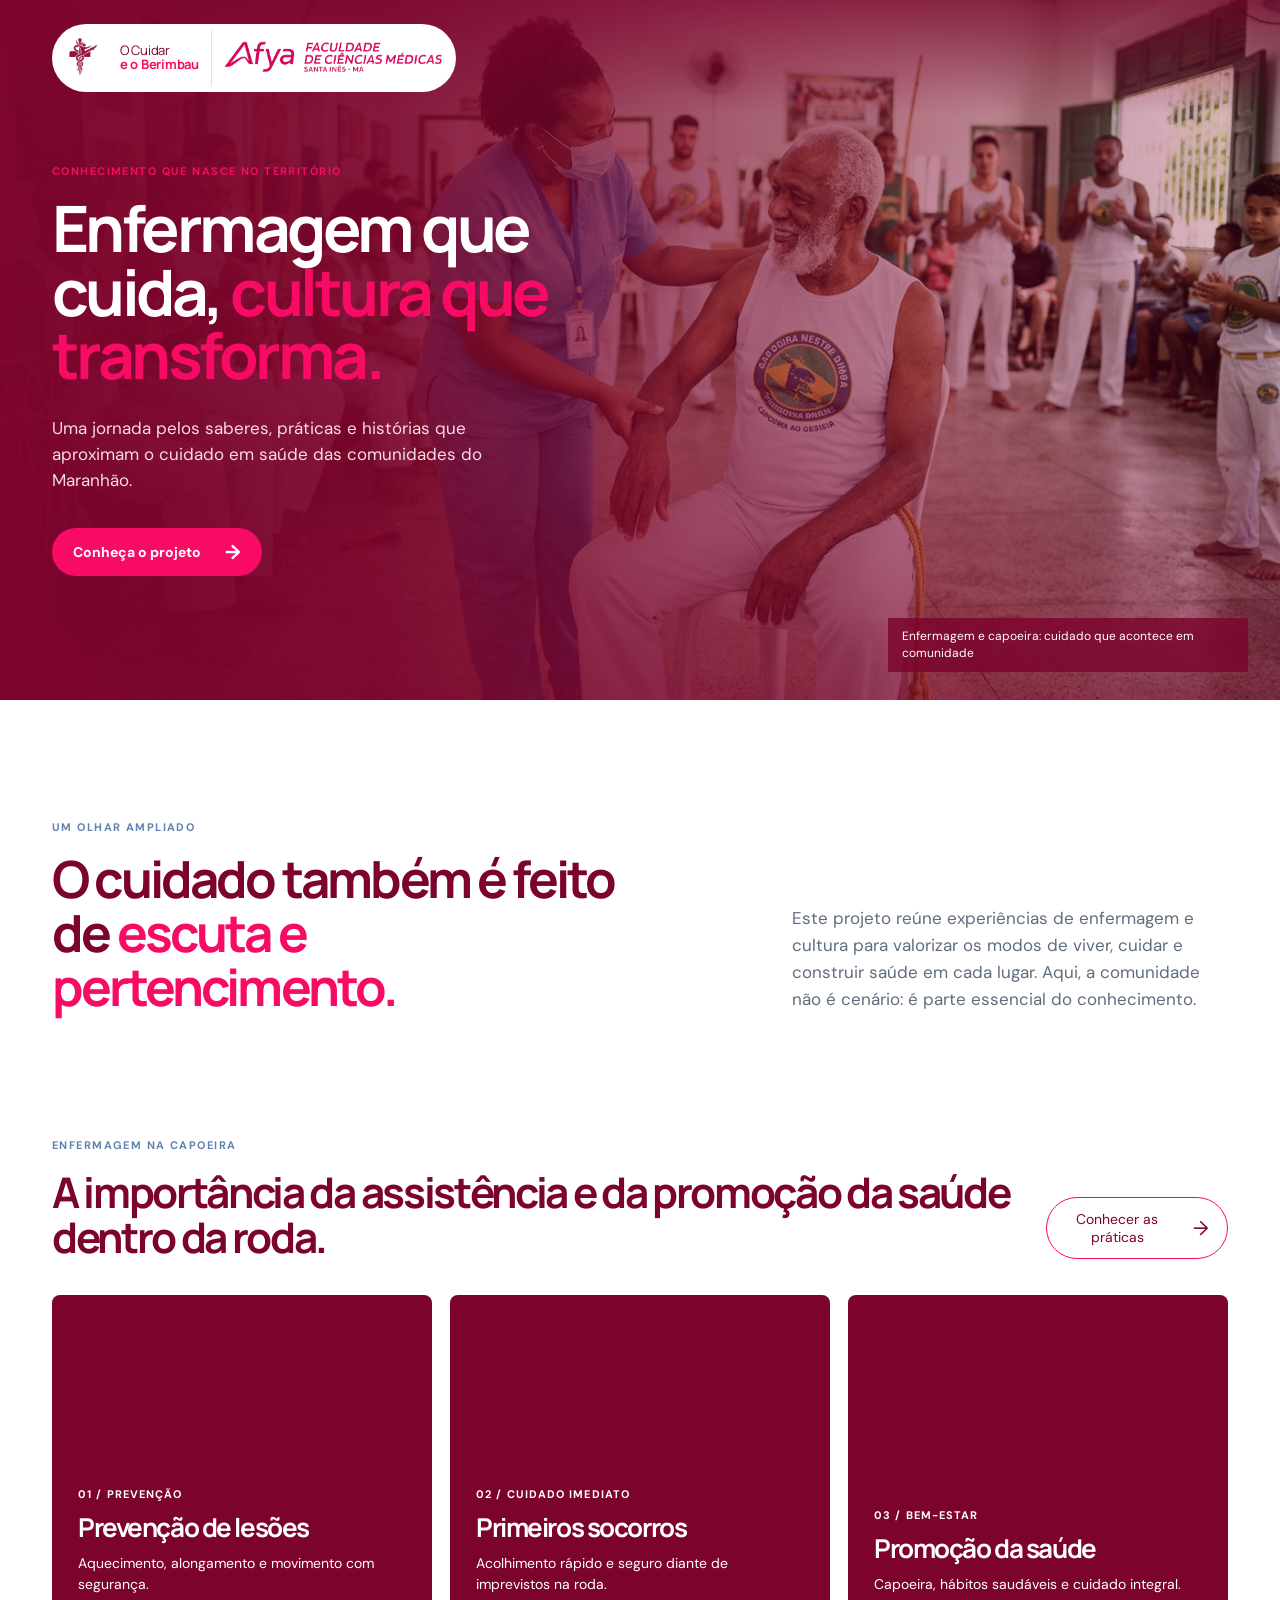
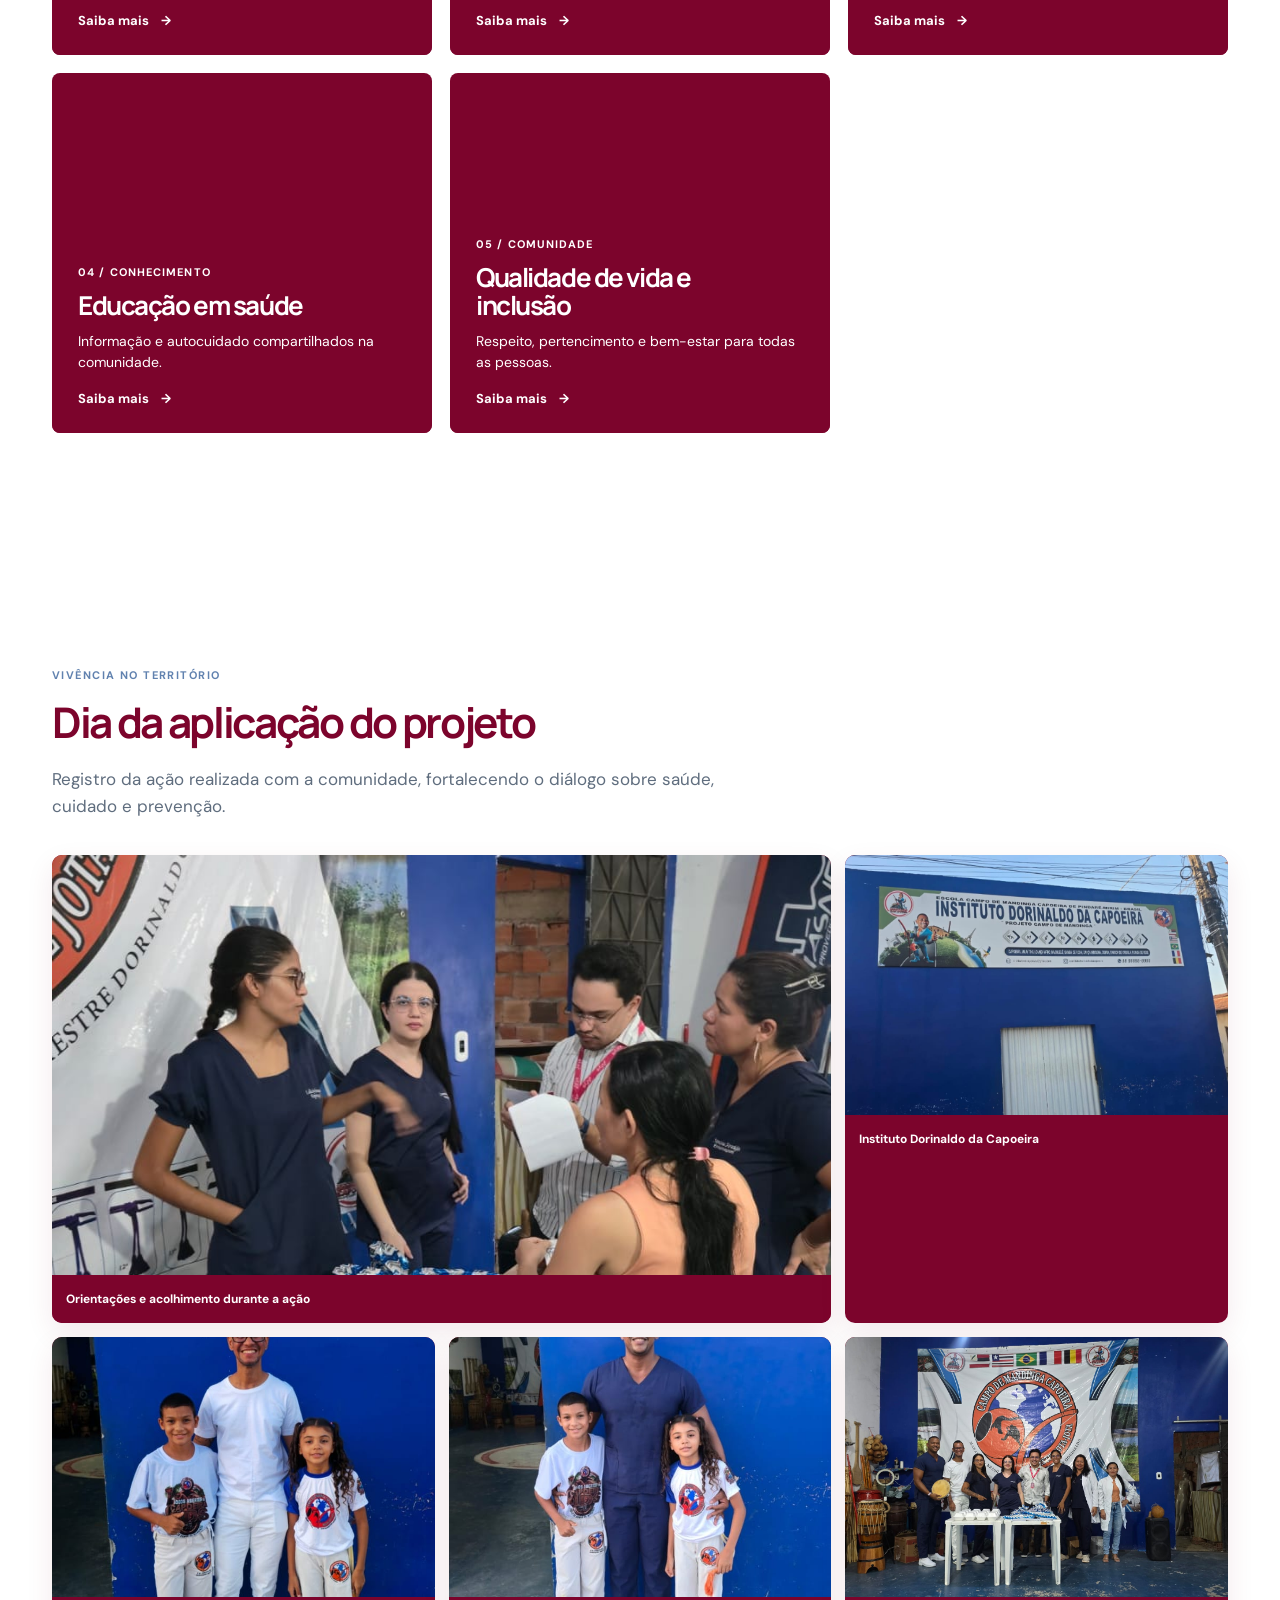
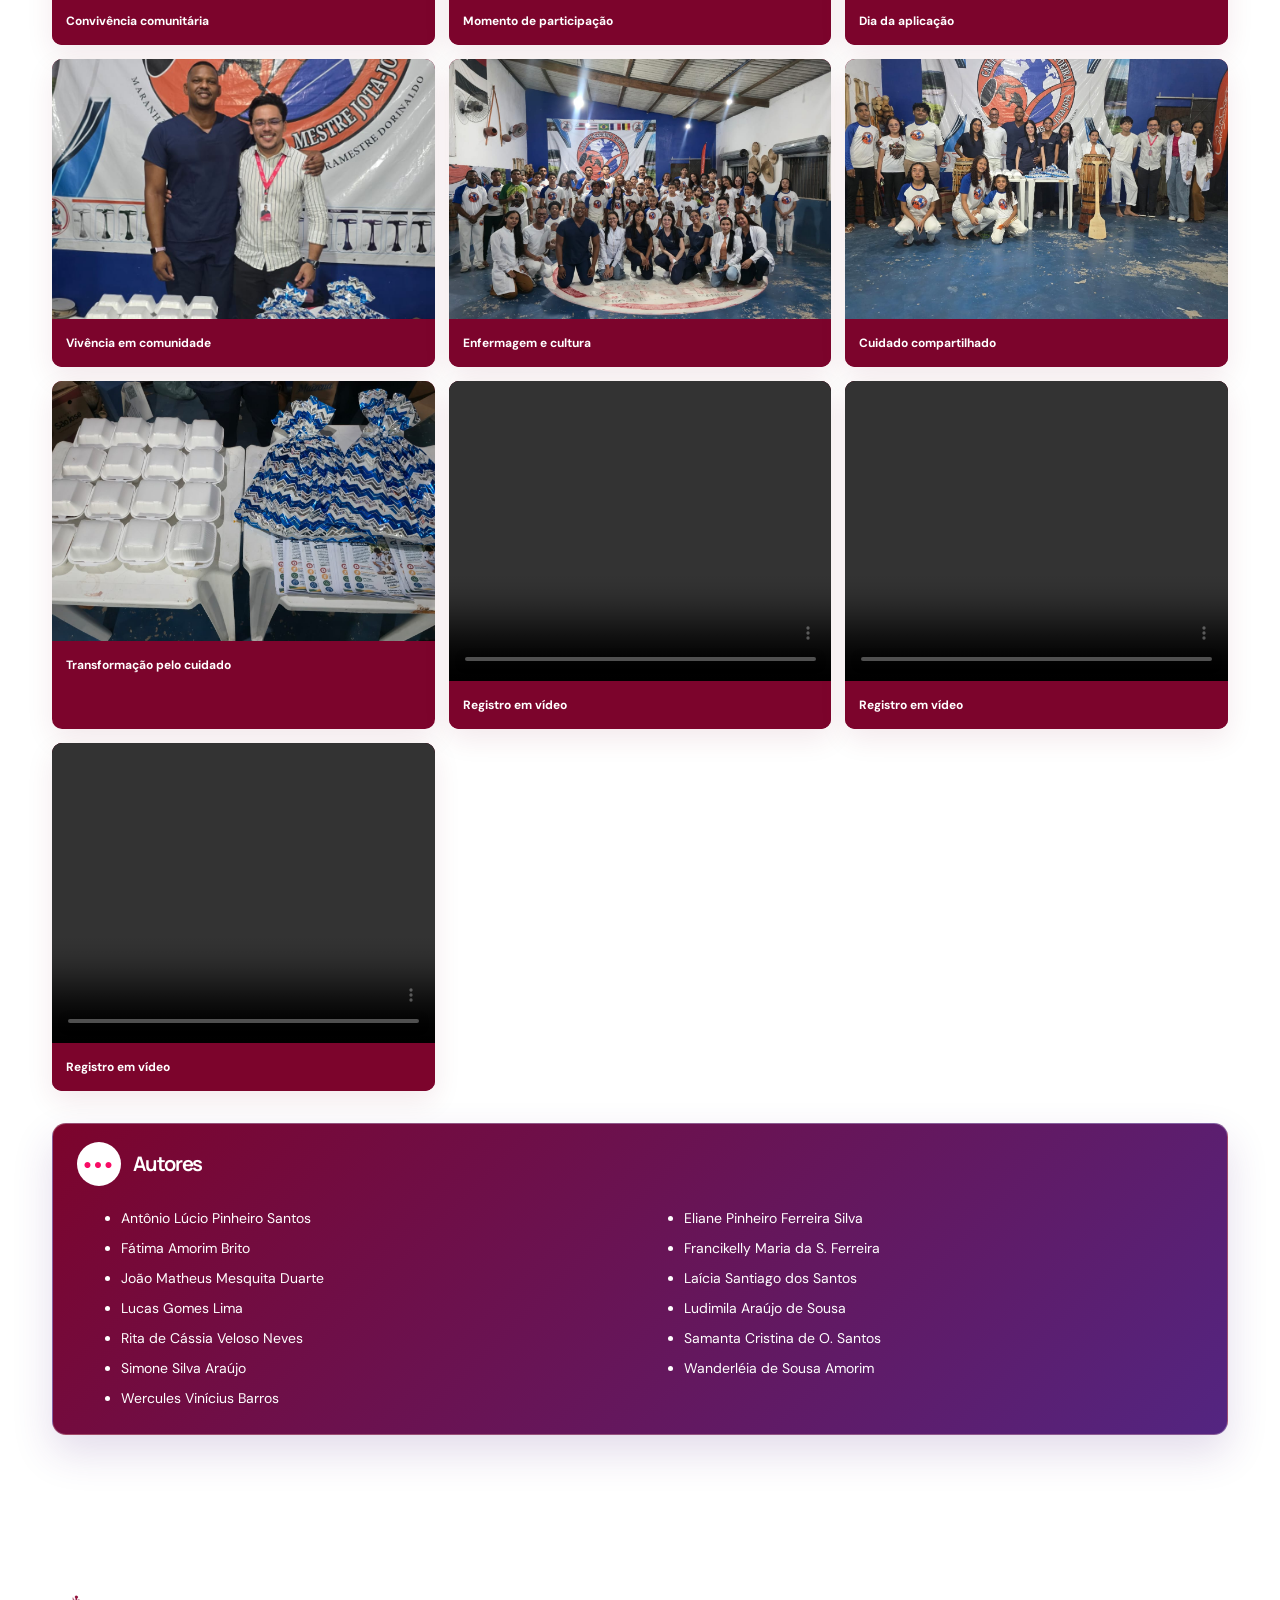
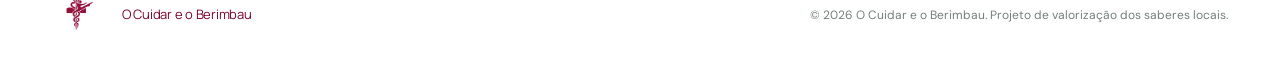
==== commit 40ce03b8: "Adiciona galeria do dia da aplicação Inclui fotos, vídeos e a identificação dos acadêmicos autores d" ====
--- a/index.html
+++ b/index.html
@@ -5,7 +5,7 @@
     <meta name="viewport" content="width=device-width, initial-scale=1.0">
     <title>O Cuidar e o Berimbau | Maranhão</title>
     <link rel="icon" type="image/png" href="favicon.png">
-    <link rel="stylesheet" href="styles.css?v=afya-button-reduced-20261002">
+    <link rel="stylesheet" href="styles.css?v=afya-buttons-all-20261002">
 </head>
 <body class="home-page">
     <header class="site-header">
@@ -20,6 +20,47 @@
       </section>
       <section class="intro section-shell" id="sobre"><p class="eyebrow">Um olhar ampliado</p><div class="intro-grid"><h2>O cuidado também é feito de <span>escuta e pertencimento.</span></h2><p>Este projeto reúne experiências de enfermagem e cultura para valorizar os modos de viver, cuidar e construir saúde em cada lugar. Aqui, a comunidade não é cenário: é parte essencial do conhecimento.</p></div></section>
       <section class="highlights section-shell" id="territorios"><div class="section-heading"><div><p class="eyebrow">Enfermagem na capoeira</p><h2>A importância da assistência e da promoção da saúde dentro da roda.</h2></div><button class="button button-outline" type="button" aria-controls="lista-praticas">Conhecer as práticas <span aria-hidden="true">→</span></button></div><div class="highlight-grid" id="lista-praticas"><a class="highlight-card care-prevention" href="indexlesoes.html"><span class="card-kicker">01 / Prevenção</span><h3>Prevenção de lesões</h3><p class="card-description">Aquecimento, alongamento e movimento com segurança.</p><span class="card-more">Saiba mais <span aria-hidden="true">→</span></span></a><a class="highlight-card care-first-aid" href="indexsocorros.html"><span class="card-kicker">02 / Cuidado imediato</span><h3>Primeiros socorros</h3><p class="card-description">Acolhimento rápido e seguro diante de imprevistos na roda.</p><span class="card-more">Saiba mais <span aria-hidden="true">→</span></span></a><a class="highlight-card care-promotion" href="indexpromocaosaude.html"><span class="card-kicker">03 / Bem-estar</span><h3>Promoção da saúde</h3><p class="card-description">Capoeira, hábitos saudáveis e cuidado integral.</p><span class="card-more">Saiba mais <span aria-hidden="true">→</span></span></a><a class="highlight-card care-education" href="indexeducacaoemsaude.html"><span class="card-kicker">04 / Conhecimento</span><h3>Educação em saúde</h3><p class="card-description">Informação e autocuidado compartilhados na comunidade.</p><span class="card-more">Saiba mais <span aria-hidden="true">→</span></span></a><a class="highlight-card care-inclusion" href="indexqualidadedevida.html"><span class="card-kicker">05 / Comunidade</span><h3>Qualidade de vida e inclusão</h3><p class="card-description">Respeito, pertencimento e bem-estar para todas as pessoas.</p><span class="card-more">Saiba mais <span aria-hidden="true">→</span></span></a></div></section>
+      <section class="project-day section-shell" id="dia-da-aplicacao">
+        <div class="section-heading">
+          <div>
+            <p class="eyebrow">Vivência no território</p>
+            <h2>Dia da aplicação do projeto</h2>
+          </div>
+        </div>
+        <p class="project-day-intro">Registro da ação realizada com a comunidade, fortalecendo o diálogo sobre saúde, cuidado e prevenção.</p>
+        <div class="project-media">
+          <figure class="media-featured"><img src="VideoseImagens/234567890.jpeg" alt="Acadêmicas de enfermagem realizando a aplicação do projeto na comunidade" loading="lazy"><figcaption>Orientações e acolhimento durante a ação</figcaption></figure>
+          <figure><img src="VideoseImagens/WhatsApp Image 2026-11-24 at 19.24.41.jpeg" alt="Fachada do Instituto Dorinaldo da Capoeira" loading="lazy"><figcaption>Instituto Dorinaldo da Capoeira</figcaption></figure>
+          <figure><img src="VideoseImagens/WhatsApp Image 2026-11-24 at 19.23.14.jpeg" alt="Professor e crianças em frente ao instituto" loading="lazy"><figcaption>Convivência comunitária</figcaption></figure>
+          <figure><img src="VideoseImagens/WhatsApp Image 2026-11-24 at 19.24.04.jpeg" alt="Participantes posando em frente à sede do projeto" loading="lazy"><figcaption>Momento de participação</figcaption></figure>
+          <figure><img src="VideoseImagens/WhatsApp Image 2026-11-24 at 19.15.55-0987654.jpeg" alt="Registro da atividade realizada no dia da aplicação" loading="lazy"><figcaption>Dia da aplicação</figcaption></figure>
+          <figure><img src="VideoseImagens/WhatsApp Image 2026-11-24 at 19.15.56.jpeg" alt="Registro da atividade realizada no dia da aplicação" loading="lazy"><figcaption>Vivência em comunidade</figcaption></figure>
+          <figure><img src="VideoseImagens/WhatsApp Image 2026-11-24 at 19.15.57.jpeg" alt="Registro da atividade realizada no dia da aplicação" loading="lazy"><figcaption>Enfermagem e cultura</figcaption></figure>
+          <figure><img src="VideoseImagens/WhatsApp Image 2026-11-24 at 19.15.567.jpeg" alt="Registro da atividade realizada no dia da aplicação" loading="lazy"><figcaption>Cuidado compartilhado</figcaption></figure>
+          <figure><img src="VideoseImagens/WhatsApp Image 2026-11-24 at 19.15.5632456.jpeg" alt="Registro da atividade realizada no dia da aplicação" loading="lazy"><figcaption>Transformação pelo cuidado</figcaption></figure>
+          <figure class="media-video"><video controls preload="metadata"><source src="VideoseImagens/WhatsApp Video 2026-11-24 at 19.16.12.mp4" type="video/mp4">Seu navegador não suporta vídeos.</video><figcaption>Registro em vídeo</figcaption></figure>
+          <figure class="media-video"><video controls preload="metadata"><source src="VideoseImagens/WhatsApp Video 2026-11-24 at 19.16.14.mp4" type="video/mp4">Seu navegador não suporta vídeos.</video><figcaption>Registro em vídeo</figcaption></figure>
+          <figure class="media-video"><video controls preload="metadata"><source src="VideoseImagens/WhatsApp Video 2026-11-24 at 19.16.18.mp4" type="video/mp4">Seu navegador não suporta vídeos.</video><figcaption>Registro em vídeo</figcaption></figure>
+        </div>
+        <div class="authors-card">
+          <div class="authors-heading"><span aria-hidden="true">●●●</span><h3>Autores</h3></div>
+          <ul>
+            <li>Antônio Lúcio Pinheiro Santos</li>
+            <li>Eliane Pinheiro Ferreira Silva</li>
+            <li>Fátima Amorim Brito</li>
+            <li>Francikelly Maria da S. Ferreira</li>
+            <li>João Matheus Mesquita Duarte</li>
+            <li>Laícia Santiago dos Santos</li>
+            <li>Lucas Gomes Lima</li>
+            <li>Ludimila Araújo de Sousa</li>
+            <li>Rita de Cássia Veloso Neves</li>
+            <li>Samanta Cristina de O. Santos</li>
+            <li>Simone Silva Araújo</li>
+            <li>Wanderléia de Sousa Amorim</li>
+            <li>Wercules Vinícius Barros</li>
+          </ul>
+        </div>
+      </section>
     </main>
     <footer id="contato"><div class="footer-brand"><span class="brand-logo-frame"><img class="brand-logo" src="Slides/Logoprojeto.png" alt=""></span><span>O Cuidar e o Berimbau</span></div><p>© 2026 O Cuidar e o Berimbau. Projeto de valorização dos saberes locais.</p></footer>
     <div vw class="enabled"><div vw-access-button class="active"></div><div vw-plugin-wrapper><div class="vw-plugin-top-wrapper"></div></div></div>
--- a/styles.css
+++ b/styles.css
@@ -23,7 +23,7 @@
 .nav-links a:not(.nav-cta):hover { opacity: 1; }
 .nav-cta, .button-primary { background: var(--primary); color: #fff; border-radius: 999px; font-weight: 700; }
 .nav-cta { padding: 12px 20px; }
-.nav-toggle { display: none; border: 0; color: #fff; background: transparent; font-size: 24px; }
+.nav-toggle { display: none; border: 0; border-radius: 999px; padding: 8px; color: #fff; background: transparent; font-size: 24px; transition: transform .2s, background .2s, box-shadow .2s; cursor: pointer; }
 .hero { min-height: 700px; position: relative; isolation: isolate; display: grid; grid-template-columns: 1fr; background: var(--wine); color: #fff; }
 .hero-copy { align-self: center; max-width: 760px; min-height: 700px; display: flex; flex-direction: column; justify-content: center; padding: 160px 8vw 120px max(32px, calc((100vw - 1240px) / 2 + 32px)); }
 .eyebrow { margin: 0 0 18px; color: var(--blue); text-transform: uppercase; font-size: 11px; font-weight: 700; letter-spacing: .13em; }
@@ -33,8 +33,8 @@
 h1 span, h2 span { color: var(--primary); }
 .hero-text { max-width: 460px; margin: 28px 0 34px; color: #f5dce5; font-size: 17px; line-height: 1.55; }
 .hero-actions { display: flex; align-items: center; gap: 24px; }
-.button { display: inline-flex; align-items: center; gap: 24px; padding: 15px 21px; font-size: 14px; transition: transform .2s, background .2s; }
-.button:hover { transform: translateY(-2px); }
+.button { display: inline-flex; align-items: center; gap: 24px; padding: 15px 21px; font-size: 14px; transition: transform .2s, background .2s, box-shadow .2s; }
+.button:hover, .button:focus-visible, .nav-toggle:hover, .nav-toggle:focus-visible { transform: translateY(-2px); color: #fff; background-image: linear-gradient(110deg, var(--primary), var(--afya-purple), #7540a2); background-size: 200% 100%; animation: site-button-purple 1.4s ease-in-out infinite alternate; }
 .button-primary span, .button-outline span { font-size: 20px; line-height: 0; }
 .button-link { color: #fff; padding-inline: 0; }
 .hero-image { position: absolute; z-index: -1; inset: 0; min-height: 100%; overflow: hidden; background: var(--wine); }
@@ -51,9 +51,8 @@
 .section-heading h2 { font-size: clamp(30px, 3.3vw, 46px); }
 .button-outline { border: 1px solid var(--primary); border-radius: 999px; padding: 12px 18px; }
 button.button { font-family: inherit; line-height: inherit; color: inherit; background: transparent; cursor: pointer; }
-.button-outline:hover, .button-outline:focus-visible { border-color: var(--primary); color: #fff; background: linear-gradient(110deg, var(--primary), var(--afya-purple), #7540a2); background-size: 200% 100%; animation: practice-button-purple 1.4s ease-in-out infinite alternate; }
-@keyframes practice-button-purple { to { background-position: 100% 50%; box-shadow: 0 4px 16px rgba(83,37,129,.32); } }
-@media (prefers-reduced-motion: reduce) { .button-outline { transition: none; } .button-outline:hover, .button-outline:focus-visible { transform: none; animation: none; background: var(--afya-purple); } }
+@keyframes site-button-purple { to { background-position: 100% 50%; box-shadow: 0 4px 16px rgba(83,37,129,.32); } }
+@media (prefers-reduced-motion: reduce) { .button, .nav-toggle { transition: none; } .button:hover, .button:focus-visible, .nav-toggle:hover, .nav-toggle:focus-visible { transform: none; animation: none; background: var(--afya-purple); } }
 .highlight-grid { display: grid; grid-template-columns: repeat(3, 1fr); gap: 18px; align-items: stretch; }
 .highlight-card { min-height: 360px; position: relative; isolation: isolate; display: flex; flex-direction: column; justify-content: flex-end; align-items: flex-start; gap: 12px; overflow: hidden; padding: 26px; border-radius: 8px; background: var(--wine); color: #fff; transition: transform .25s ease, box-shadow .25s ease; }
 .highlight-card:hover { transform: translateY(-6px); box-shadow: 0 14px 26px rgba(124,4,44,.18); }
@@ -79,5 +78,38 @@
 .footer-brand { color: var(--ink); }
 footer .brand-logo-frame { width: 60px; height: 60px; flex-basis: 60px; }
 footer p { margin: 0; }
+.project-day { padding-top: 110px; padding-bottom: 120px; }
+.project-day-intro { max-width: 720px; margin: -14px 0 34px; color: var(--muted); font-size: 17px; line-height: 1.6; }
+.project-media { display: grid; grid-template-columns: repeat(3, 1fr); grid-auto-flow: dense; gap: 14px; }
+.project-media figure { min-width: 0; margin: 0; overflow: hidden; border-radius: 10px; background: var(--wine); box-shadow: 0 10px 28px rgba(124,4,44,.09); }
+.project-media figure img, .project-media figure video { width: 100%; height: 260px; display: block; object-fit: cover; }
+.project-media figure img { transition: transform .35s ease, filter .35s ease; }
+.project-media figure:hover img { transform: scale(1.025); filter: saturate(1.08); }
+.project-media figcaption { min-height: 48px; display: flex; align-items: center; padding: 10px 14px; color: #fff; background: var(--wine); font-size: 12px; font-weight: 700; }
+.project-media .media-featured { grid-column: span 2; }
+.project-media .media-featured img { height: 420px; object-position: center 38%; }
+.project-media .media-video { grid-column: span 1; }
+.project-media .media-video video { height: 300px; object-position: center; background: #22020d; }
+.authors-card { margin-top: 32px; overflow: hidden; border: 1px solid rgba(255,255,255,.28); border-radius: 14px; color: #fff; background: linear-gradient(135deg, var(--wine), var(--afya-purple)); box-shadow: 0 18px 40px rgba(83,37,129,.16); }
+.authors-heading { display: flex; align-items: center; gap: 12px; padding: 18px 24px 12px; }
+.authors-heading span { display: grid; place-items: center; width: 44px; height: 44px; border-radius: 50%; color: var(--primary); background: #fff; font-size: 14px; letter-spacing: 2px; }
+.authors-heading h3 { font-size: 20px; }
+.authors-card ul { display: grid; grid-template-columns: 1fr 1fr; column-gap: 44px; row-gap: 6px; margin: 0; padding: 8px 24px 24px 68px; list-style: disc; }
+.authors-card li { padding: 3px 0; font-size: 14px; }
 @media (max-width: 760px) { .site-nav { padding: 18px 22px; } .brand-lockup { padding: 2px 8px 2px 2px; } .brand-lockup .brand-logo-frame { width: 48px; height: 48px; flex-basis: 48px; } .brand-logo-frame { width: 56px; height: 56px; flex-basis: 56px; } .brand { font-size: 11px; } .partner-brand { height: 40px; margin-left: 8px; padding-left: 8px; } .partner-brand img { width: 112px; max-height: 22px; } .nav-toggle { display: block; } .nav-links { display: none; position: absolute; top: 72px; left: 16px; right: 16px; padding: 22px; flex-direction: column; align-items: stretch; gap: 20px; border-radius: 10px; background: var(--wine); } .nav-links.is-open { display: flex; } .hero { display: grid; grid-template-columns: 1fr; min-height: 680px; } .hero-copy { min-height: 680px; max-width: none; padding: 150px 24px 112px; } .hero .eyebrow { color: #fff; } .hero-image { height: auto; min-height: 100%; flex: initial; } .hero-image::after { background: linear-gradient(180deg, rgba(124,4,44,.98) 0%, rgba(124,4,44,.92) 48%, rgba(124,4,44,.52) 100%); } .hero-image img { object-position: 50% center; } .image-label { right: 18px; bottom: 18px; max-width: calc(100% - 36px); } .section-shell { padding-inline: 24px; } .intro { padding-top: 80px; padding-bottom: 80px; } .intro-grid, .highlight-grid { grid-template-columns: 1fr; gap: 28px; } .highlight-card { min-height: 340px; } .section-heading, .callout-inner, footer { align-items: flex-start; flex-direction: column; gap: 24px; } .callout-inner { padding-top: 70px; padding-bottom: 70px; } }
-@media (max-width: 380px) { .site-nav { padding-inline: 12px; } .brand-lockup { padding-right: 8px; } .partner-brand { margin-left: 8px; padding-left: 8px; } .partner-brand img { width: 96px; } }+@media (max-width: 380px) { .site-nav { padding-inline: 12px; } .brand-lockup { padding-right: 8px; } .partner-brand { margin-left: 8px; padding-left: 8px; } .partner-brand img { width: 96px; } }
+@media (max-width: 760px) {
+  .project-day { padding-top: 80px; padding-bottom: 80px; }
+  .project-media { grid-template-columns: 1fr 1fr; }
+  .project-media .media-featured { grid-column: 1 / -1; }
+  .project-media .media-featured img { height: 340px; }
+  .project-media figure img { height: 220px; }
+  .project-media .media-video { grid-column: 1 / -1; }
+  .project-media .media-video video { height: 320px; }
+  .authors-card ul { grid-template-columns: 1fr; padding-left: 44px; }
+}
+@media (max-width: 480px) {
+  .project-media { grid-template-columns: 1fr; }
+  .project-media .media-featured img, .project-media figure img { height: 280px; }
+  .project-media .media-featured { grid-column: auto; }
+}
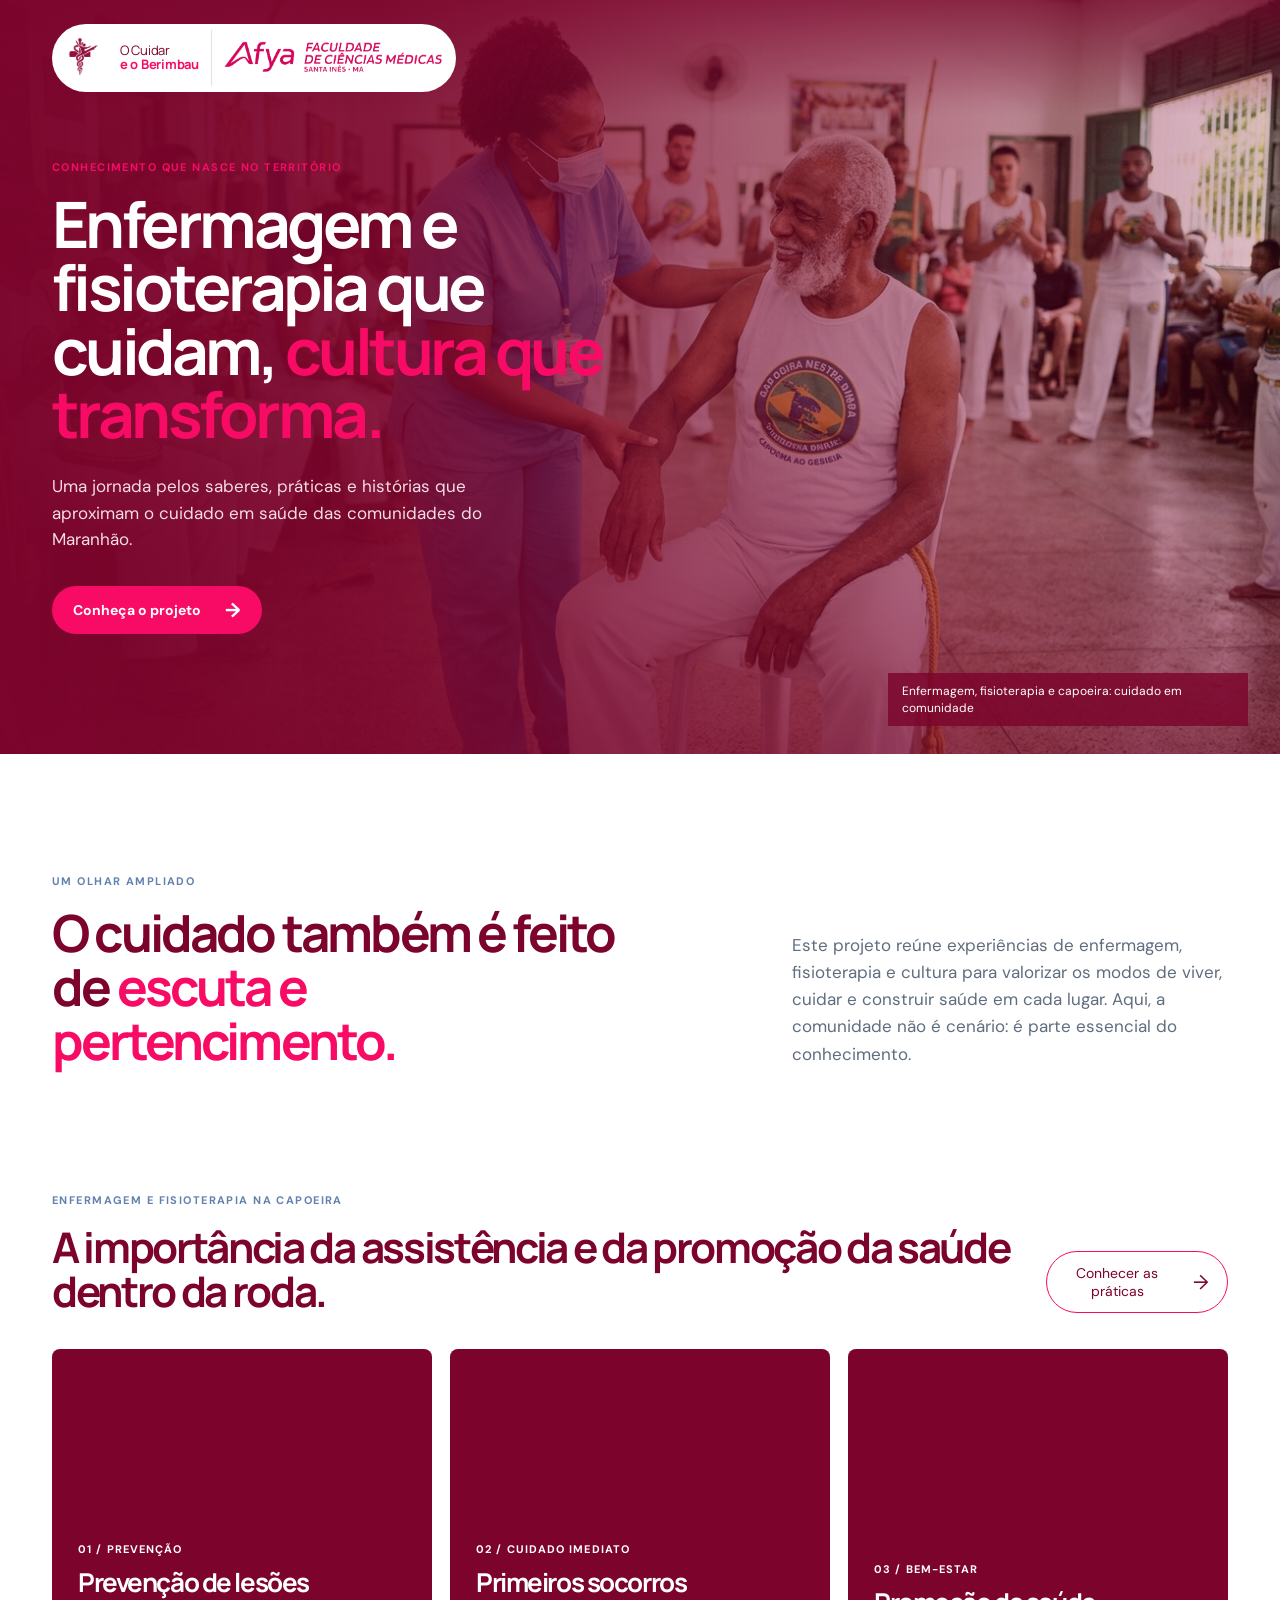
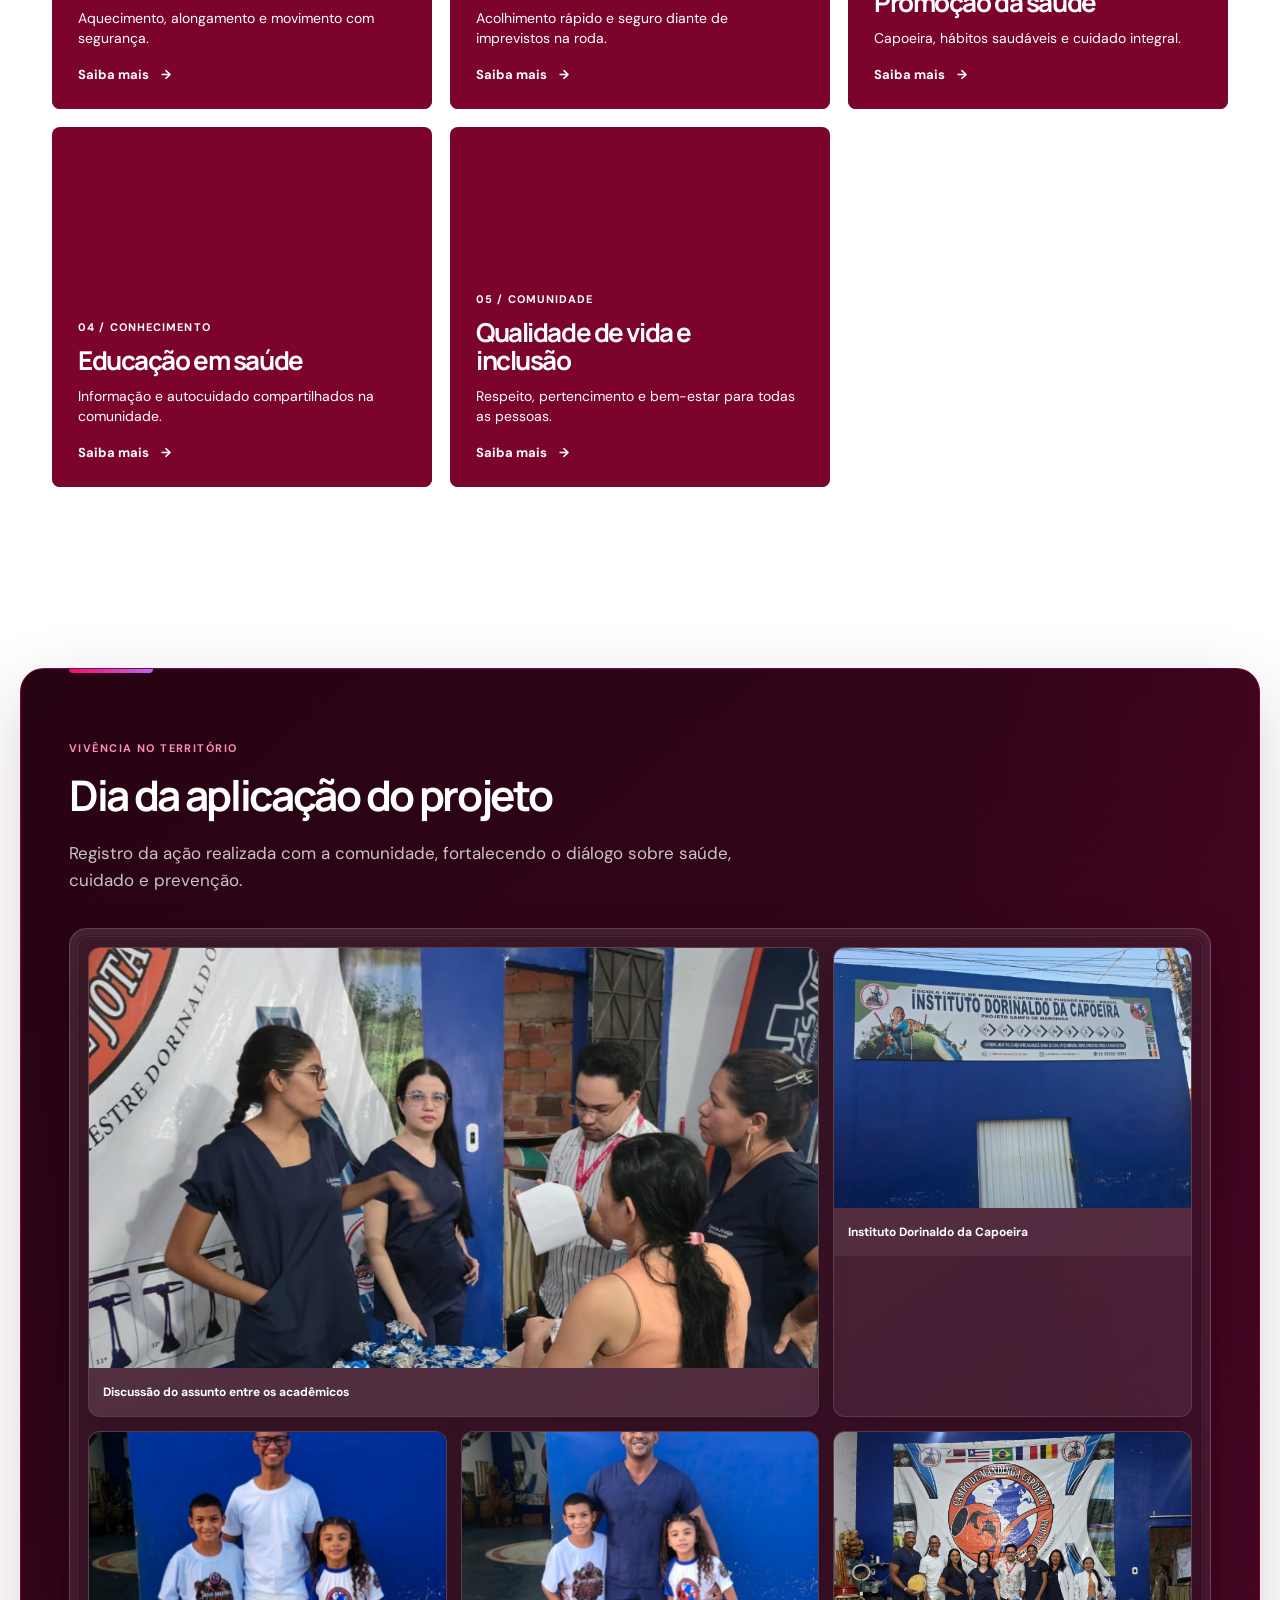
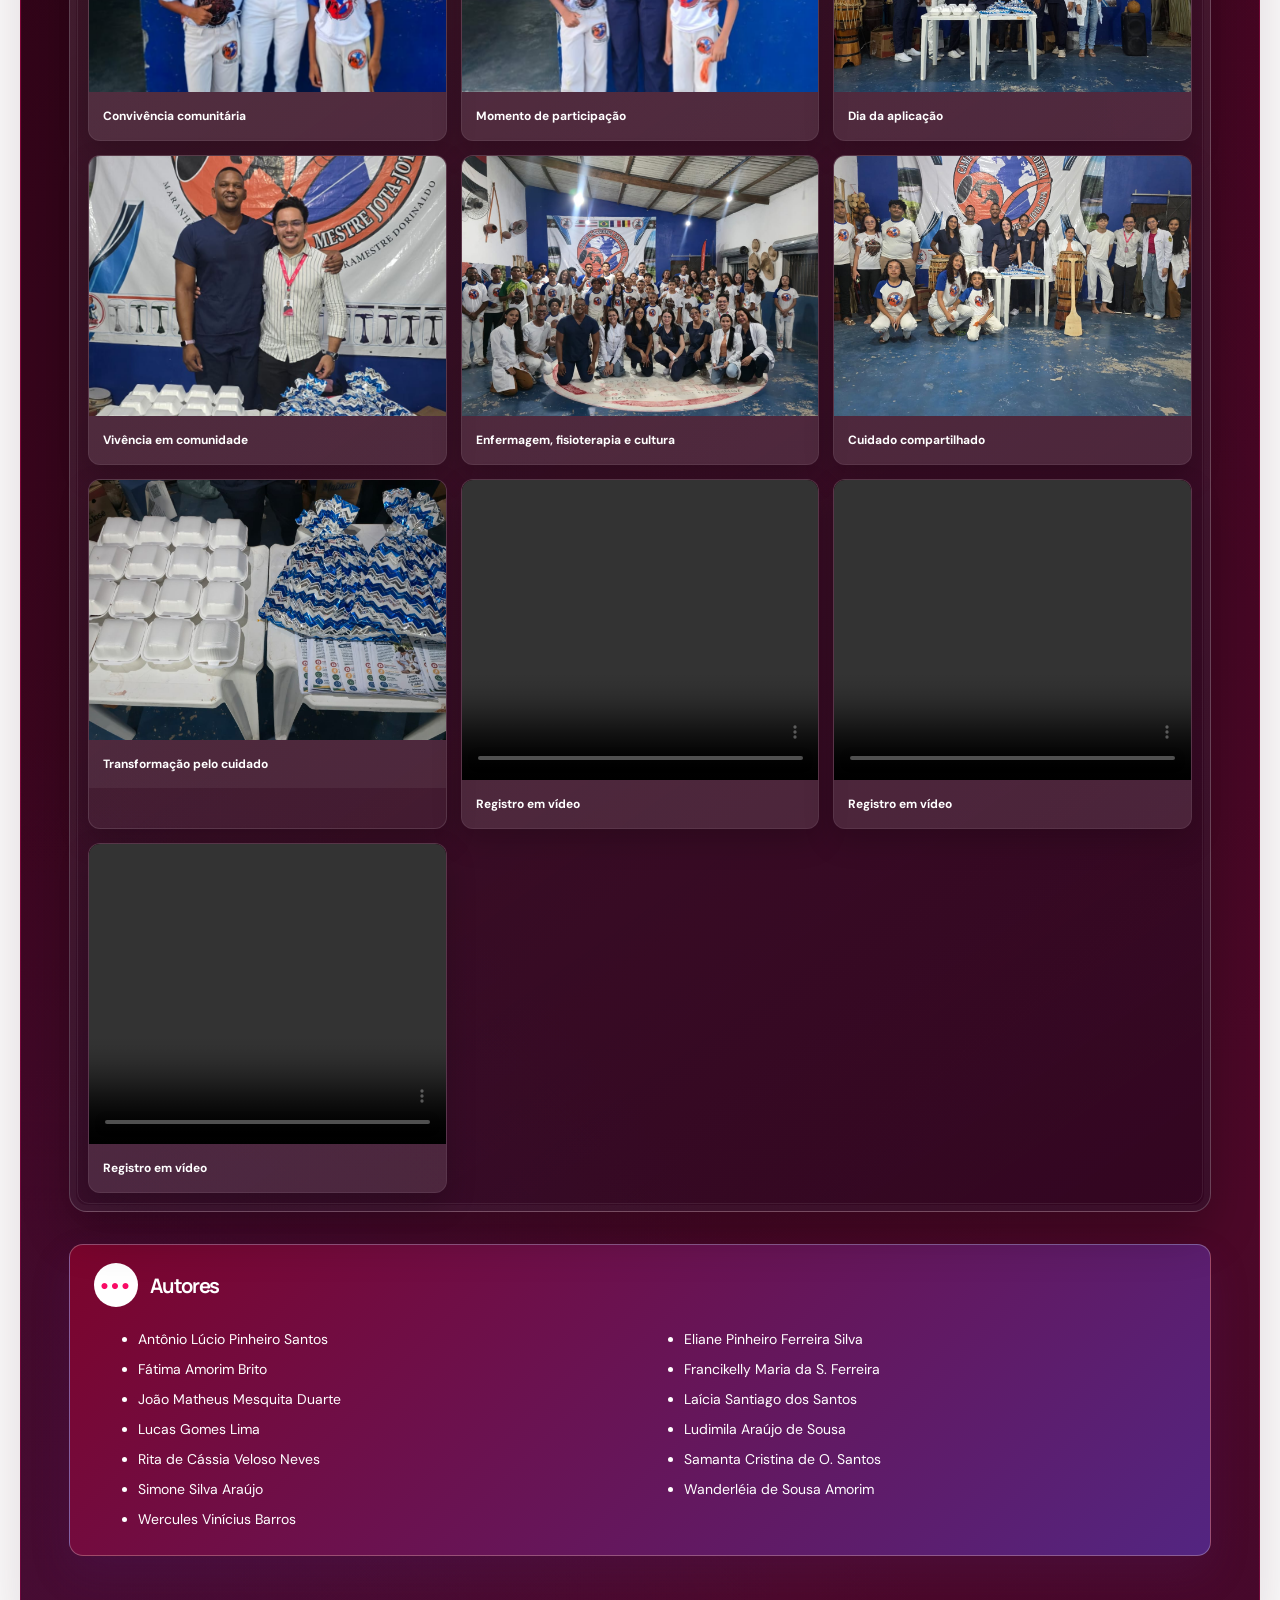
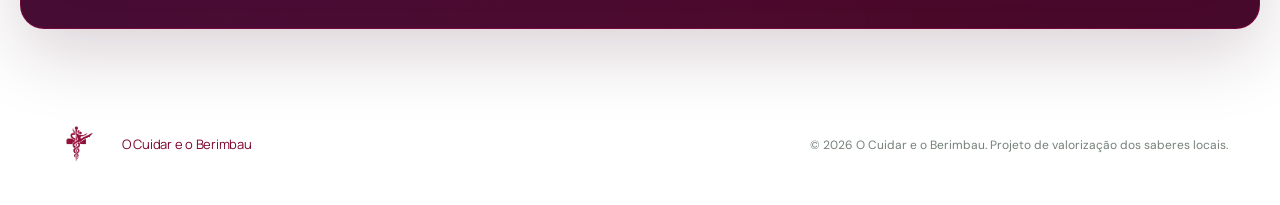
==== commit 382bd3a0: "Inclui fisioterapia nas páginas do projeto Atualiza a apresentação multidisciplinar do site e public" ====
--- a/index.html
+++ b/index.html
@@ -5,7 +5,7 @@
     <meta name="viewport" content="width=device-width, initial-scale=1.0">
     <title>O Cuidar e o Berimbau | Maranhão</title>
     <link rel="icon" type="image/png" href="favicon.png">
-    <link rel="stylesheet" href="styles.css?v=afya-buttons-all-20261002">
+    <link rel="stylesheet" href="styles.css?v=projeto-multidisciplinar-20261124">
 </head>
 <body class="home-page">
     <header class="site-header">
@@ -15,11 +15,11 @@
     </header>
     <main>
       <section class="hero" id="inicio">
-        <div class="hero-copy"><p class="eyebrow">Conhecimento que nasce no território</p><h1>Enfermagem que cuida, <span>cultura que transforma.</span></h1><p class="hero-text">Uma jornada pelos saberes, práticas e histórias que aproximam o cuidado em saúde das comunidades do Maranhão.</p><div class="hero-actions"><a class="button button-primary" href="#sobre">Conheça o projeto <span>→</span></a></div></div>
-        <div class="hero-image"><img src="Slides/Img1.png.jpg" alt="Profissional de enfermagem acolhe um praticante durante uma roda de capoeira"><span class="image-label">Enfermagem e capoeira: cuidado que acontece em comunidade</span></div>
+        <div class="hero-copy"><p class="eyebrow">Conhecimento que nasce no território</p><h1>Enfermagem e fisioterapia que cuidam, <span>cultura que transforma.</span></h1><p class="hero-text">Uma jornada pelos saberes, práticas e histórias que aproximam o cuidado em saúde das comunidades do Maranhão.</p><div class="hero-actions"><a class="button button-primary" href="#sobre">Conheça o projeto <span>→</span></a></div></div>
+        <div class="hero-image"><img src="Slides/Img1.png.jpg" alt="Profissional de saúde acolhe um praticante durante uma roda de capoeira"><span class="image-label">Enfermagem, fisioterapia e capoeira: cuidado em comunidade</span></div>
       </section>
-      <section class="intro section-shell" id="sobre"><p class="eyebrow">Um olhar ampliado</p><div class="intro-grid"><h2>O cuidado também é feito de <span>escuta e pertencimento.</span></h2><p>Este projeto reúne experiências de enfermagem e cultura para valorizar os modos de viver, cuidar e construir saúde em cada lugar. Aqui, a comunidade não é cenário: é parte essencial do conhecimento.</p></div></section>
-      <section class="highlights section-shell" id="territorios"><div class="section-heading"><div><p class="eyebrow">Enfermagem na capoeira</p><h2>A importância da assistência e da promoção da saúde dentro da roda.</h2></div><button class="button button-outline" type="button" aria-controls="lista-praticas">Conhecer as práticas <span aria-hidden="true">→</span></button></div><div class="highlight-grid" id="lista-praticas"><a class="highlight-card care-prevention" href="indexlesoes.html"><span class="card-kicker">01 / Prevenção</span><h3>Prevenção de lesões</h3><p class="card-description">Aquecimento, alongamento e movimento com segurança.</p><span class="card-more">Saiba mais <span aria-hidden="true">→</span></span></a><a class="highlight-card care-first-aid" href="indexsocorros.html"><span class="card-kicker">02 / Cuidado imediato</span><h3>Primeiros socorros</h3><p class="card-description">Acolhimento rápido e seguro diante de imprevistos na roda.</p><span class="card-more">Saiba mais <span aria-hidden="true">→</span></span></a><a class="highlight-card care-promotion" href="indexpromocaosaude.html"><span class="card-kicker">03 / Bem-estar</span><h3>Promoção da saúde</h3><p class="card-description">Capoeira, hábitos saudáveis e cuidado integral.</p><span class="card-more">Saiba mais <span aria-hidden="true">→</span></span></a><a class="highlight-card care-education" href="indexeducacaoemsaude.html"><span class="card-kicker">04 / Conhecimento</span><h3>Educação em saúde</h3><p class="card-description">Informação e autocuidado compartilhados na comunidade.</p><span class="card-more">Saiba mais <span aria-hidden="true">→</span></span></a><a class="highlight-card care-inclusion" href="indexqualidadedevida.html"><span class="card-kicker">05 / Comunidade</span><h3>Qualidade de vida e inclusão</h3><p class="card-description">Respeito, pertencimento e bem-estar para todas as pessoas.</p><span class="card-more">Saiba mais <span aria-hidden="true">→</span></span></a></div></section>
+      <section class="intro section-shell" id="sobre"><p class="eyebrow">Um olhar ampliado</p><div class="intro-grid"><h2>O cuidado também é feito de <span>escuta e pertencimento.</span></h2><p>Este projeto reúne experiências de enfermagem, fisioterapia e cultura para valorizar os modos de viver, cuidar e construir saúde em cada lugar. Aqui, a comunidade não é cenário: é parte essencial do conhecimento.</p></div></section>
+      <section class="highlights section-shell" id="territorios"><div class="section-heading"><div><p class="eyebrow">Enfermagem e fisioterapia na capoeira</p><h2>A importância da assistência e da promoção da saúde dentro da roda.</h2></div><button class="button button-outline" type="button" aria-controls="lista-praticas">Conhecer as práticas <span aria-hidden="true">→</span></button></div><div class="highlight-grid" id="lista-praticas"><a class="highlight-card care-prevention" href="indexlesoes.html"><span class="card-kicker">01 / Prevenção</span><h3>Prevenção de lesões</h3><p class="card-description">Aquecimento, alongamento e movimento com segurança.</p><span class="card-more">Saiba mais <span aria-hidden="true">→</span></span></a><a class="highlight-card care-first-aid" href="indexsocorros.html"><span class="card-kicker">02 / Cuidado imediato</span><h3>Primeiros socorros</h3><p class="card-description">Acolhimento rápido e seguro diante de imprevistos na roda.</p><span class="card-more">Saiba mais <span aria-hidden="true">→</span></span></a><a class="highlight-card care-promotion" href="indexpromocaosaude.html"><span class="card-kicker">03 / Bem-estar</span><h3>Promoção da saúde</h3><p class="card-description">Capoeira, hábitos saudáveis e cuidado integral.</p><span class="card-more">Saiba mais <span aria-hidden="true">→</span></span></a><a class="highlight-card care-education" href="indexeducacaoemsaude.html"><span class="card-kicker">04 / Conhecimento</span><h3>Educação em saúde</h3><p class="card-description">Informação e autocuidado compartilhados na comunidade.</p><span class="card-more">Saiba mais <span aria-hidden="true">→</span></span></a><a class="highlight-card care-inclusion" href="indexqualidadedevida.html"><span class="card-kicker">05 / Comunidade</span><h3>Qualidade de vida e inclusão</h3><p class="card-description">Respeito, pertencimento e bem-estar para todas as pessoas.</p><span class="card-more">Saiba mais <span aria-hidden="true">→</span></span></a></div></section>
       <section class="project-day section-shell" id="dia-da-aplicacao">
         <div class="section-heading">
           <div>
@@ -29,18 +29,18 @@
         </div>
         <p class="project-day-intro">Registro da ação realizada com a comunidade, fortalecendo o diálogo sobre saúde, cuidado e prevenção.</p>
         <div class="project-media">
-          <figure class="media-featured"><img src="VideoseImagens/234567890.jpeg" alt="Acadêmicas de enfermagem realizando a aplicação do projeto na comunidade" loading="lazy"><figcaption>Orientações e acolhimento durante a ação</figcaption></figure>
+          <figure class="media-featured"><img src="VideoseImagens/234567890.jpeg" alt="Acadêmicos conversando sobre o assunto durante a aplicação do projeto" loading="lazy"><figcaption>Discussão do assunto entre os acadêmicos</figcaption></figure>
           <figure><img src="VideoseImagens/WhatsApp Image 2026-11-24 at 19.24.41.jpeg" alt="Fachada do Instituto Dorinaldo da Capoeira" loading="lazy"><figcaption>Instituto Dorinaldo da Capoeira</figcaption></figure>
           <figure><img src="VideoseImagens/WhatsApp Image 2026-11-24 at 19.23.14.jpeg" alt="Professor e crianças em frente ao instituto" loading="lazy"><figcaption>Convivência comunitária</figcaption></figure>
           <figure><img src="VideoseImagens/WhatsApp Image 2026-11-24 at 19.24.04.jpeg" alt="Participantes posando em frente à sede do projeto" loading="lazy"><figcaption>Momento de participação</figcaption></figure>
           <figure><img src="VideoseImagens/WhatsApp Image 2026-11-24 at 19.15.55-0987654.jpeg" alt="Registro da atividade realizada no dia da aplicação" loading="lazy"><figcaption>Dia da aplicação</figcaption></figure>
           <figure><img src="VideoseImagens/WhatsApp Image 2026-11-24 at 19.15.56.jpeg" alt="Registro da atividade realizada no dia da aplicação" loading="lazy"><figcaption>Vivência em comunidade</figcaption></figure>
-          <figure><img src="VideoseImagens/WhatsApp Image 2026-11-24 at 19.15.57.jpeg" alt="Registro da atividade realizada no dia da aplicação" loading="lazy"><figcaption>Enfermagem e cultura</figcaption></figure>
+          <figure><img src="VideoseImagens/WhatsApp Image 2026-11-24 at 19.15.57.jpeg" alt="Registro da atividade realizada no dia da aplicação" loading="lazy"><figcaption>Enfermagem, fisioterapia e cultura</figcaption></figure>
           <figure><img src="VideoseImagens/WhatsApp Image 2026-11-24 at 19.15.567.jpeg" alt="Registro da atividade realizada no dia da aplicação" loading="lazy"><figcaption>Cuidado compartilhado</figcaption></figure>
           <figure><img src="VideoseImagens/WhatsApp Image 2026-11-24 at 19.15.5632456.jpeg" alt="Registro da atividade realizada no dia da aplicação" loading="lazy"><figcaption>Transformação pelo cuidado</figcaption></figure>
-          <figure class="media-video"><video controls preload="metadata"><source src="VideoseImagens/WhatsApp Video 2026-11-24 at 19.16.12.mp4" type="video/mp4">Seu navegador não suporta vídeos.</video><figcaption>Registro em vídeo</figcaption></figure>
-          <figure class="media-video"><video controls preload="metadata"><source src="VideoseImagens/WhatsApp Video 2026-11-24 at 19.16.14.mp4" type="video/mp4">Seu navegador não suporta vídeos.</video><figcaption>Registro em vídeo</figcaption></figure>
-          <figure class="media-video"><video controls preload="metadata"><source src="VideoseImagens/WhatsApp Video 2026-11-24 at 19.16.18.mp4" type="video/mp4">Seu navegador não suporta vídeos.</video><figcaption>Registro em vídeo</figcaption></figure>
+          <figure class="media-video"><video controls autoplay muted loop playsinline preload="metadata"><source src="VideoseImagens/WhatsApp Video 2026-11-24 at 19.16.12.mp4" type="video/mp4">Seu navegador não suporta vídeos.</video><figcaption>Registro em vídeo</figcaption></figure>
+          <figure class="media-video"><video controls autoplay muted loop playsinline preload="metadata"><source src="VideoseImagens/WhatsApp Video 2026-11-24 at 19.16.14.mp4" type="video/mp4">Seu navegador não suporta vídeos.</video><figcaption>Registro em vídeo</figcaption></figure>
+          <figure class="media-video"><video controls autoplay muted loop playsinline preload="metadata"><source src="VideoseImagens/WhatsApp Video 2026-11-24 at 19.16.18.mp4" type="video/mp4">Seu navegador não suporta vídeos.</video><figcaption>Registro em vídeo</figcaption></figure>
         </div>
         <div class="authors-card">
           <div class="authors-heading"><span aria-hidden="true">●●●</span><h3>Autores</h3></div>
--- a/styles.css
+++ b/styles.css
@@ -78,14 +78,21 @@
 .footer-brand { color: var(--ink); }
 footer .brand-logo-frame { width: 60px; height: 60px; flex-basis: 60px; }
 footer p { margin: 0; }
-.project-day { padding-top: 110px; padding-bottom: 120px; }
-.project-day-intro { max-width: 720px; margin: -14px 0 34px; color: var(--muted); font-size: 17px; line-height: 1.6; }
-.project-media { display: grid; grid-template-columns: repeat(3, 1fr); grid-auto-flow: dense; gap: 14px; }
-.project-media figure { min-width: 0; margin: 0; overflow: hidden; border-radius: 10px; background: var(--wine); box-shadow: 0 10px 28px rgba(124,4,44,.09); }
+.project-day { position: relative; isolation: isolate; max-width: 1240px; margin: 56px auto; padding: 72px 48px; overflow: hidden; border: 1px solid rgba(248,11,101,.26); border-radius: 24px; color: #fff; background: radial-gradient(ellipse at 100% 0%, rgba(248,11,101,.2), transparent 38%), radial-gradient(ellipse at 0% 100%, rgba(83,37,129,.45), transparent 42%), linear-gradient(140deg, #260312, #4c0828 55%, #260b3c); background-size: 160% 160%; animation: project-day-gradient 18s ease-in-out infinite alternate; box-shadow: 0 24px 70px rgba(49,4,26,.18); }
+@keyframes project-day-gradient { from { background-position: 0% 0%; } to { background-position: 100% 100%; } }
+@media (prefers-reduced-motion: reduce) { .project-day { animation: none; } }
+.project-day::before { position: absolute; z-index: -1; top: 0; left: 48px; width: 84px; height: 4px; border-radius: 0 0 4px 4px; background: linear-gradient(90deg, var(--primary), #bd68f2); content: ''; }
+.project-day .eyebrow { color: #ff8bb7; }
+.project-day .section-heading h2 { color: #fff; }
+.project-day-intro { max-width: 720px; margin: -14px 0 34px; color: rgba(255,255,255,.76); font-size: 17px; line-height: 1.6; }
+.project-media { position: relative; display: grid; grid-template-columns: repeat(3, 1fr); grid-auto-flow: dense; gap: 14px; padding: 18px; border: 1px solid rgba(255,255,255,.22); border-radius: 18px; background: linear-gradient(145deg, rgba(255,255,255,.09), rgba(15,3,24,.4)); box-shadow: inset 0 0 0 6px rgba(255,255,255,.035), 0 22px 48px rgba(0,0,0,.24); }
+.project-media::before { position: absolute; inset: 7px; border: 1px solid rgba(255,255,255,.08); border-radius: 12px; content: ''; pointer-events: none; }
+.project-media figure { min-width: 0; margin: 0; overflow: hidden; border: 1px solid rgba(255,255,255,.12); border-radius: 12px; background: rgba(255,255,255,.06); box-shadow: 0 12px 30px rgba(0,0,0,.2); transition: transform .25s ease, border-color .25s ease, box-shadow .25s ease; }
+.project-media figure:hover { transform: translateY(-4px); border-color: rgba(255,139,183,.55); box-shadow: 0 18px 34px rgba(0,0,0,.28); }
 .project-media figure img, .project-media figure video { width: 100%; height: 260px; display: block; object-fit: cover; }
 .project-media figure img { transition: transform .35s ease, filter .35s ease; }
 .project-media figure:hover img { transform: scale(1.025); filter: saturate(1.08); }
-.project-media figcaption { min-height: 48px; display: flex; align-items: center; padding: 10px 14px; color: #fff; background: var(--wine); font-size: 12px; font-weight: 700; }
+.project-media figcaption { min-height: 48px; display: flex; align-items: center; padding: 10px 14px; color: #fff; background: rgba(255,255,255,.055); font-size: 12px; font-weight: 700; }
 .project-media .media-featured { grid-column: span 2; }
 .project-media .media-featured img { height: 420px; object-position: center 38%; }
 .project-media .media-video { grid-column: span 1; }
@@ -99,8 +106,9 @@
 @media (max-width: 760px) { .site-nav { padding: 18px 22px; } .brand-lockup { padding: 2px 8px 2px 2px; } .brand-lockup .brand-logo-frame { width: 48px; height: 48px; flex-basis: 48px; } .brand-logo-frame { width: 56px; height: 56px; flex-basis: 56px; } .brand { font-size: 11px; } .partner-brand { height: 40px; margin-left: 8px; padding-left: 8px; } .partner-brand img { width: 112px; max-height: 22px; } .nav-toggle { display: block; } .nav-links { display: none; position: absolute; top: 72px; left: 16px; right: 16px; padding: 22px; flex-direction: column; align-items: stretch; gap: 20px; border-radius: 10px; background: var(--wine); } .nav-links.is-open { display: flex; } .hero { display: grid; grid-template-columns: 1fr; min-height: 680px; } .hero-copy { min-height: 680px; max-width: none; padding: 150px 24px 112px; } .hero .eyebrow { color: #fff; } .hero-image { height: auto; min-height: 100%; flex: initial; } .hero-image::after { background: linear-gradient(180deg, rgba(124,4,44,.98) 0%, rgba(124,4,44,.92) 48%, rgba(124,4,44,.52) 100%); } .hero-image img { object-position: 50% center; } .image-label { right: 18px; bottom: 18px; max-width: calc(100% - 36px); } .section-shell { padding-inline: 24px; } .intro { padding-top: 80px; padding-bottom: 80px; } .intro-grid, .highlight-grid { grid-template-columns: 1fr; gap: 28px; } .highlight-card { min-height: 340px; } .section-heading, .callout-inner, footer { align-items: flex-start; flex-direction: column; gap: 24px; } .callout-inner { padding-top: 70px; padding-bottom: 70px; } }
 @media (max-width: 380px) { .site-nav { padding-inline: 12px; } .brand-lockup { padding-right: 8px; } .partner-brand { margin-left: 8px; padding-left: 8px; } .partner-brand img { width: 96px; } }
 @media (max-width: 760px) {
-  .project-day { padding-top: 80px; padding-bottom: 80px; }
-  .project-media { grid-template-columns: 1fr 1fr; }
+  .project-day { margin: 32px 16px; padding: 48px 20px; border-radius: 18px; }
+  .project-day::before { left: 20px; }
+  .project-media { grid-template-columns: 1fr 1fr; padding: 12px; }
   .project-media .media-featured { grid-column: 1 / -1; }
   .project-media .media-featured img { height: 340px; }
   .project-media figure img { height: 220px; }
@@ -109,7 +117,9 @@
   .authors-card ul { grid-template-columns: 1fr; padding-left: 44px; }
 }
 @media (max-width: 480px) {
-  .project-media { grid-template-columns: 1fr; }
+  .project-day { margin: 20px 10px; padding: 38px 16px; }
+  .project-day::before { left: 16px; }
+  .project-media { grid-template-columns: 1fr; padding: 9px; }
   .project-media .media-featured img, .project-media figure img { height: 280px; }
   .project-media .media-featured { grid-column: auto; }
 }
